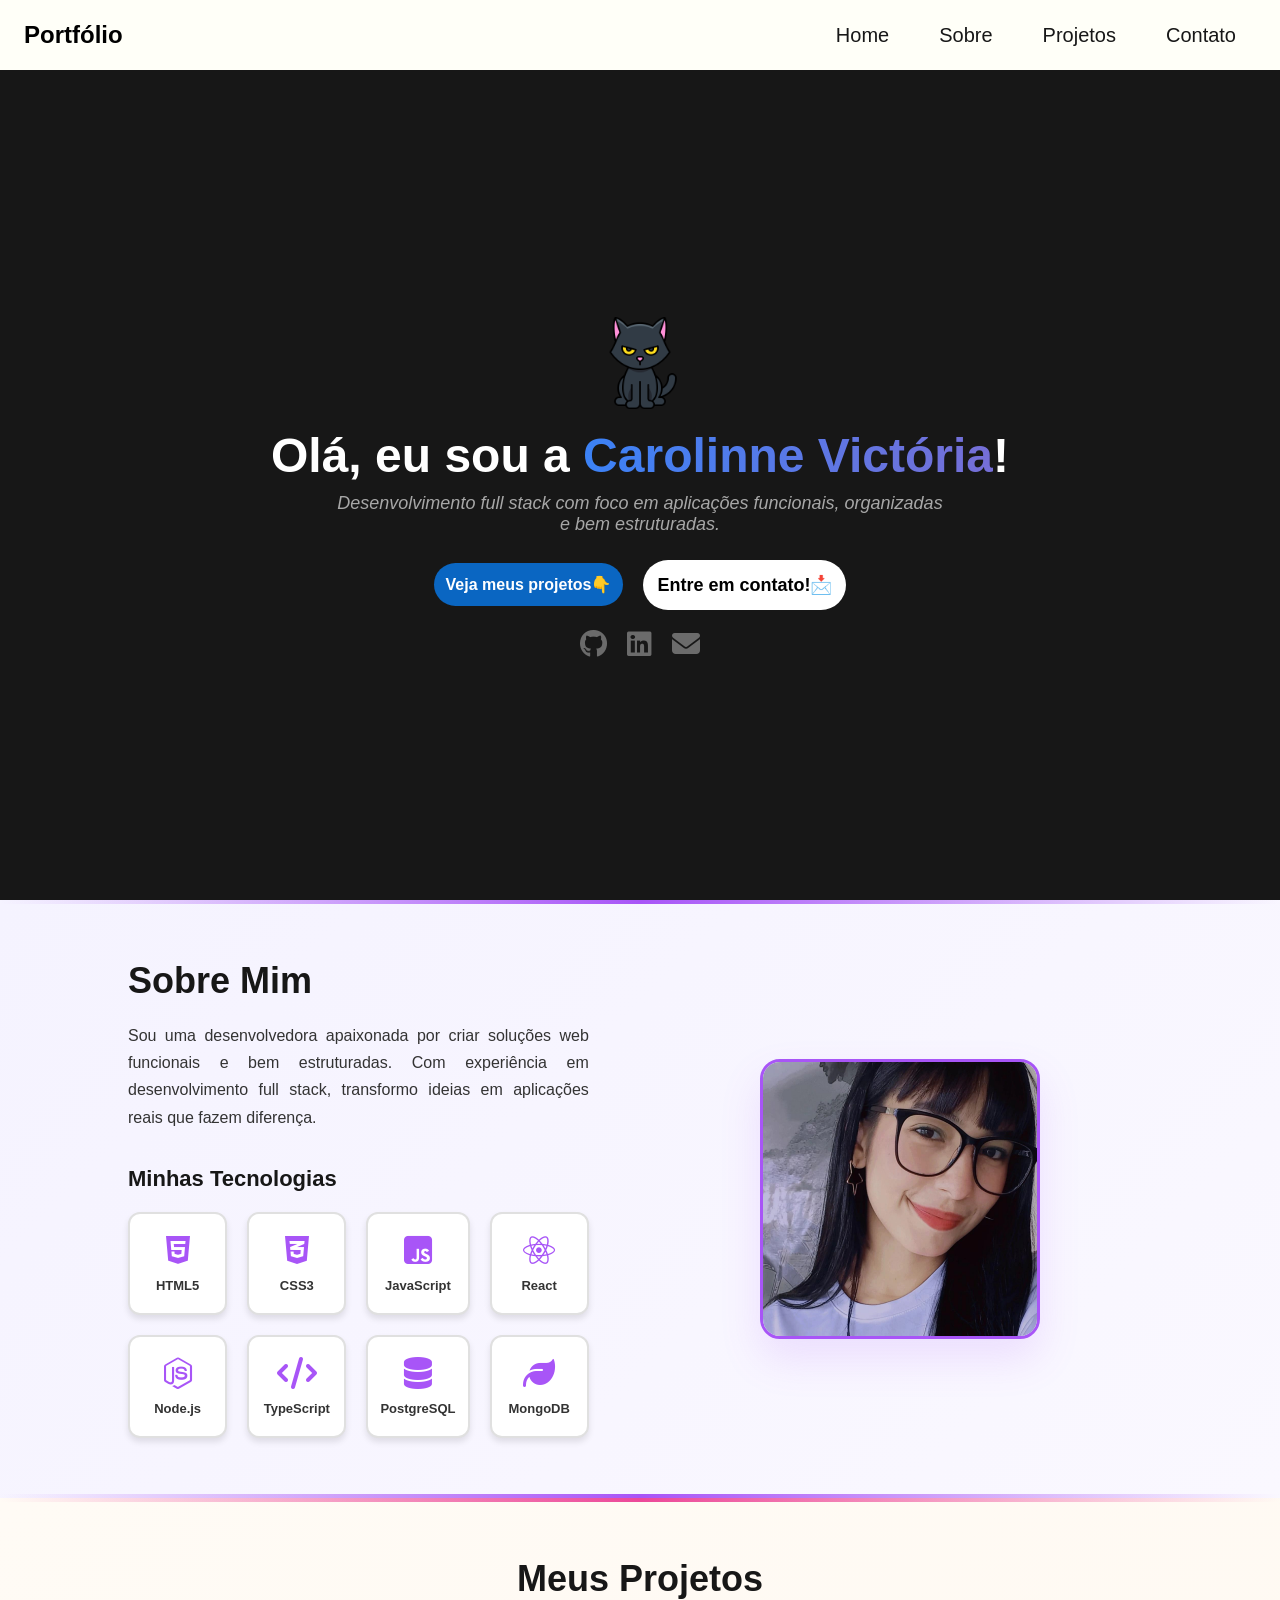
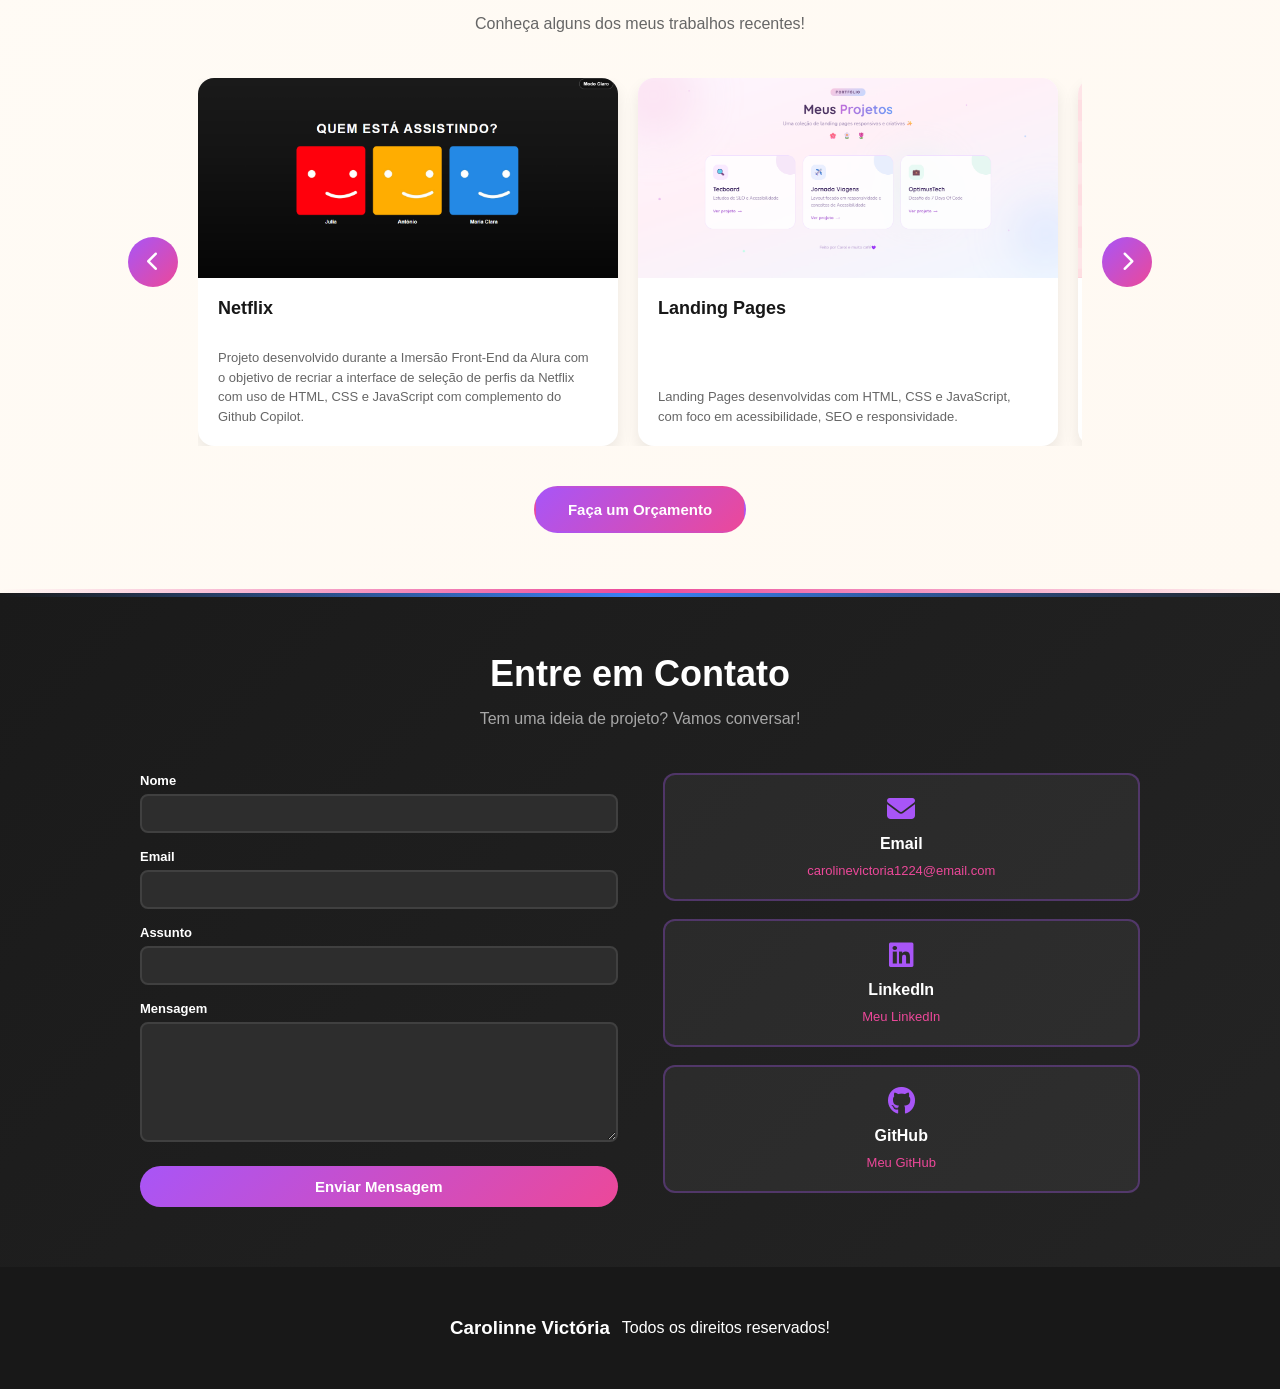
==== index.html @ aeb8718f "Atualizações de Portfolio" ====
<!DOCTYPE html>
<html lang="pt-br">

<head>
    <meta charset="UTF-8">
    <meta name="viewport" content="width=device-width, initial-scale=1.0">
    <link rel="icon" type="image/x-icon" href="favicon.png">
    <title>Carolinne Victória</title>
    <link rel="stylesheet" href="estilo.css">
    <link rel="stylesheet" href="https://cdnjs.cloudflare.com/ajax/libs/font-awesome/6.5.0/css/all.min.css">

</head>

<body>
    <!-- Inicio do Header-->
    <nav class="nav">
        <h1>Portfólio</h1>
        <ul class="nav-list">
            <li>
                <a href="#home">Home</a>
            </li>
            <li>
                <a href="#about">Sobre</a>
            </li>
            <li>
                <a href="#projects">Projetos</a>
            </li>
            <li>
                <a href="#contact">Contato</a>
            </li>
        </ul>
    </nav>
    <!-- Inicio do Main -->
    <section class="main" id="home">
        <div>
            <div class="pet">
                <img id="cat" src="images/black-cat.png" alt="bichinho fofo">
            </div>
            <h1>
                Olá, eu sou a <span class="nome">Carolinne Victória</span>!
            </h1>
            <p>Desenvolvimento full stack com foco em aplicações funcionais, organizadas <br>e bem estruturadas.</p>
            <a href="#projects">
                <button class="call-to-action">
                    Veja meus projetos👇
                </button>
                <button class="call-to-action-two">
                    Entre em contato!📩
                </button>
            </a>
        </div>

        <div class="social-icons">
            <a href="https://github.com/carolinneVictoria" target="_blank">
                <i class="fab fa-github"></i>
            </a>

            <a href="https://www.linkedin.com/in/carolinne-victória-5b79a3236/" target="_blank">
                <i class="fab fa-linkedin"></i>
            </a>

            <a href="mailto:carolinevictoria1224@email.com">
                <i class="fas fa-envelope"></i>
            </a>
        </div>
    </section>

    <!-- Area Sobre -->
    <section class="about" id="about">
        <div class="about-content">
            <h2>Sobre Mim</h2>
            <p class="intro-text">
                Sou uma desenvolvedora apaixonada por criar soluções web funcionais e bem estruturadas. Com experiência
                em desenvolvimento full stack, transformo ideias em aplicações reais que fazem diferença.
            </p>

            <h3 class="skills-title">Minhas Tecnologias</h3>
            <div class="skills-container">
                <div class="skill-card">
                    <i class="fab fa-html5"></i>
                    <h4>HTML5</h4>
                </div>
                <div class="skill-card">
                    <i class="fab fa-css3-alt"></i>
                    <h4>CSS3</h4>
                </div>
                <div class="skill-card">
                    <i class="fab fa-js-square"></i>
                    <h4>JavaScript</h4>
                </div>
                <div class="skill-card">
                    <i class="fab fa-react"></i>
                    <h4>React</h4>
                </div>
                <div class="skill-card">
                    <i class="fab fa-node-js"></i>
                    <h4>Node.js</h4>
                </div>
                <div class="skill-card">
                    <i class="fas fa-code"></i>
                    <h4>TypeScript</h4>
                </div>

                <div class="skill-card">
                    <i class="fas fa-database"></i>
                    <h4>PostgreSQL</h4>
                </div>

                <div class="skill-card">
                    <i class="fas fa-leaf"></i>
                    <h4>MongoDB</h4>
                </div>
            </div>
        </div>
        <div class="about-image">
            <img src="images/profile.jpeg" alt="foto de menina sorrindo">
        </div>
    </section>

    <!-- Projetos -->
    <section class="projects" id="projects">
        <div class="projects-header">
            <h2>Meus Projetos</h2>
            <p>Conheça alguns dos meus trabalhos recentes!</p>
        </div>

        <div class="carousel-container">
            <button class="carousel-btn prev" onclick="moveCarousel(-1)">
                <i class="fas fa-chevron-left"></i>
            </button>

            <div class="projects-carousel">
                <div class="project-card">
                    <div class="project-image">
                        <img src="images/netflix.png" alt="Projeto 5">
                        <div class="project-overlay">
                            <a href="https://github.com/carolinneVictoria/imersao-frontend-netflix"
                                class="project-link">Ver Projeto</a>
                        </div>
                    </div>
                    <div class="project-info">
                        <h3>Netflix</h3>
                        <p>Projeto desenvolvido durante a Imersão Front-End da Alura com o objetivo de recriar a
                            interface de seleção de perfis da Netflix com uso de HTML, CSS e JavaScript com complemento
                            do Github Copilot.</p>
                    </div>
                </div>

                <div class="project-card">
                    <div class="project-image">
                        <img src="images/landingPage.png" alt="Projeto 5">
                        <div class="project-overlay">
                            <a href="https://carolinnevictoria.github.io/landing-pages" class="project-link">Ver
                                Projeto</a>
                        </div>
                    </div>
                    <div class="project-info">
                        <h3>Landing Pages</h3>
                        <p>Landing Pages desenvolvidas com HTML, CSS e JavaScript, com foco em acessibilidade, SEO e
                            responsividade.</p>
                    </div>
                </div>

                <div class="project-card">
                    <div class="project-image">
                        <img src="images/pomodoro.png" alt="Projeto 1">
                        <div class="project-overlay">
                            <a href="https://react-pomodoro-todo-q512.vercel.app" class="project-link">Ver Projeto</a>
                        </div>
                    </div>
                    <div class="project-info">
                        <h3>Pomodoro To Do</h3>
                        <p>Aplicação de produtividade desenvolvida com React, TypeScript e Vite que integra um
                            cronômetro baseado no Método Pomodoro com uma lista de tarefas, permitindo organizar
                            atividades, gerenciar ciclos de foco e manter os dados salvos no navegador por meio do
                            LocalStorage.</p>
                    </div>
                </div>

                <div class="project-card">
                    <div class="project-image">
                        <img src="images/sistemaespecialista.png" alt="Projeto 3">
                        <div class="project-overlay">
                            <a href="https://github.com/carolinneVictoria/Sistema_Especialista" class="project-link">Ver
                                Projeto</a>
                        </div>
                    </div>
                    <div class="project-info">
                        <h3>Sistema Especialista</h3>
                        <p>Este projeto consiste no desenvolvimento de um sistema especialista com PyMc baseado em redes
                            bayesianas para apoiar a tomada de decisão na aplicação de fungicidas na cultura da soja com
                            uso de Python e Flask.</p>
                    </div>
                </div>

                <div class="project-card">
                    <div class="project-image">
                        <img src="images/calculadora.png" alt="Projeto 2">
                        <div class="project-overlay">
                            <a href="https://github.com/carolinneVictoria/imc-calculator" class="project-link">Ver
                                Projeto</a>
                        </div>
                    </div>
                    <div class="project-info">
                        <h3>Calculadora de IMC</h3>
                        <p>Este projeto foi desenvolvido utilizando HTML, CSS e JavaScript. A aplicação permite calcular
                            o Índice de Massa Corporal (IMC) a partir da altura e peso informados pelo usuário.</p>
                    </div>
                </div>

                <div class="project-card">
                    <div class="project-image">
                        <img src="images/gestao.png" alt="Projeto 4">
                        <div class="project-overlay">
                            <a href="https://github.com/carolinneVictoria/Projeto_Extensao" class="project-link">Ver
                                Projeto</a>
                        </div>
                    </div>
                    <div class="project-info">
                        <h3>Sistema de Gestão Bicicletaria</h3>
                        <p>O projeto consiste no desenvolvimento de um sistema web para gestão de uma bicicletaria, com
                            o objetivo de facilitar o controle das principais operações do negócio. A aplicação é
                            construída em PHP, utilizando o padrão de arquitetura MVC.</p>
                    </div>
                </div>

            </div>

            <button class="carousel-btn next" onclick="moveCarousel(1)">
                <i class="fas fa-chevron-right"></i>
            </button>
        </div>

        <a href="mailto:carolinevictoria1224@email.com" class="cta-button">Faça um Orçamento</a>
    </section>

    <!-- Contato -->
    <section class="contact" id="contact">
        <div class="contact-header">
            <h2>Entre em Contato</h2>
            <p>Tem uma ideia de projeto? Vamos conversar!</p>
        </div>

        <div class="contact-container">
            <form class="contact-form" action="https://formspree.io/f/YOUR_FORM_ID" method="POST">
                <div class="form-group">
                    <label for="name">Nome</label>
                    <input type="text" id="name" name="name" required>
                </div>

                <div class="form-group">
                    <label for="email">Email</label>
                    <input type="email" id="email" name="email" required>
                </div>

                <div class="form-group">
                    <label for="subject">Assunto</label>
                    <input type="text" id="subject" name="subject" required>
                </div>

                <div class="form-group">
                    <label for="message">Mensagem</label>
                    <textarea id="message" name="message" rows="6" required></textarea>
                </div>

                <button type="submit" class="submit-btn">Enviar Mensagem</button>
            </form>

            <div class="contact-info">
                <div class="info-card">
                    <i class="fas fa-envelope"></i>
                    <h3>Email</h3>
                    <p><a href="mailto:carolinevictoria1224@email.com">carolinevictoria1224@email.com</a></p>
                </div>

                <div class="info-card">
                    <i class="fab fa-linkedin"></i>
                    <h3>LinkedIn</h3>
                    <p><a href="https://www.linkedin.com/in/carolinne-victória-5b79a3236/" target="_blank">Meu
                            LinkedIn</a></p>
                </div>

                <div class="info-card">
                    <i class="fab fa-github"></i>
                    <h3>GitHub</h3>
                    <p><a href="https://github.com/carolinneVictoria" target="_blank">Meu GitHub</a></p>
                </div>
            </div>
        </div>
    </section>

    <!-- Area do Rodape -->
    <footer>
        <h3>
            <a href="#">Carolinne Victória</a>
        </h3>
        <p>Todos os direitos reservados!</p>
    </footer>

    <script src="script.js"></script>
</body>

</html>
---- estilo.css ----
*{
    margin: 0;
    outline: 0;
    padding: 0;
    box-sizing: border-box;
}

body{
    font-family: 'Segoe UI', Tahoma, Geneva, Verdana, sans-serif;
}
html{
    scroll-behavior: smooth;
}
/*Header*/
.nav{
    background-color: #fffff8;
    height: 70px;
    width: 100%;
    display: flex;
    justify-content: space-between;
    align-items: center;
    padding: 0 24px;
    position: sticky;
    top:0;
    z-index: 9;
}
.nav h1{
    font-size: 24px;
}
.nav-list{
    display: flex;
    align-items: center;
    list-style: none;
    gap: 10px
}
.nav-list a{
    text-decoration: none;
    color: #171717;
    font-size: 20px;
    padding: 20px;
    transition: 0.5s;
}
.nav-list a:hover{
    font-weight: bold;
    transform: scale(1.1);
}
/* Main */
.main{
    width: 100%;
    background-color: #171717;
    height: calc(100vh - 70px);
    display: flex;
    flex-direction: column;
    align-items: center;
    justify-content: center;
    padding: 0;
}
.pet {
    margin-bottom: 15px;
    display: flex;
    justify-content: center;
}

.pet img {
    width: 100px;
    cursor: pointer;
    transition: transform 0.3s ease;
}

.pet img:hover {
    transform: scale(1.2) rotate(5deg);
}

.pet img {
    animation: float 3s ease-in-out infinite;
}

@keyframes float {
    0% { transform: translateY(0px); }
    50% { transform: translateY(-10px); }
    100% { transform: translateY(0px); }
}
.main h1{
    color: #ffffff;
    font-size: 48px;    
}
.nome {
    background: linear-gradient(270deg, #a855f7, #ec4899, #3b82f6);
    background-size: 600% 600%;
    -webkit-background-clip: text;
    -webkit-text-fill-color: transparent;
    animation: gradientMove 6s ease infinite;
}

@keyframes gradientMove {
    0% { background-position: 0% 50%; }
    50% { background-position: 100% 50%; }
    100% { background-position: 0% 50%; }
}
.main p{
    font-size: 18px;
    font-style: italic;
    color: #a7a7a7;
    margin-top: 10px;
    margin-bottom: 25px;
    text-align: center;
}
.call-to-action{
    cursor: pointer;
    background-color: #0a66c2;
    color: white;
    border: 0;
    padding: 12px;
    border-radius: 50px;
    font-size: 16px;
    font-weight: bold;
    transition: 0.9s;
}
.call-to-action-two{
    cursor: pointer;
    background-color: #ffffff;
    border: 0;
    padding: 14px;
    border-radius: 50px;
    font-size: 18px;
    font-weight: bold;
    transition: 0.9s;
}
.call-to-action:hover{
    transform: scale(1.1);
}
.call-to-action-two:hover{
    transform: scale(1.1);
}
.main a{
    text-decoration: none;
    color: #181818;
    display: flex;
    align-items: center;
    justify-content: center;
    gap: 20px;
}
.social-icons {
    margin-top: 20px;
    display: flex;
    gap: 20px;
}

.social-icons a {
    font-size: 28px;
    color: #6b6b6b;
    transition: all 0.3s ease;
}

.social-icons a:hover {
    color: #a855f7;
    transform: translateY(-5px) scale(1.1);
}

.social-icons a:nth-child(1):hover {
    color: #000;
}

.social-icons a:nth-child(2):hover {
    color: #0a66c2;
}

.social-icons a:nth-child(3):hover {
    color: #ff4d4d;
}
/*About*/
.about{
    background: linear-gradient(135deg, #f5f3ff 0%, #faf8ff 100%);
    width: 100%;
    padding-left: 10%;
    padding-right: 10%;
    padding-top: 60px;
    padding-bottom: 60px;
    display: flex;
    align-items: center;
    justify-content: space-between;
    gap: 60px;
    position: relative;
}

.about::before{
    content: '';
    position: absolute;
    top: 0;
    left: 0;
    right: 0;
    height: 4px;
    background: linear-gradient(90deg, transparent, #a855f7, transparent);
}

.about::after{
    content: '';
    position: absolute;
    bottom: 0;
    left: 0;
    right: 0;
    height: 4px;
    background: linear-gradient(90deg, transparent, #a855f7, transparent);
}

.about-content{
    max-width: 50%;
    flex: 1;
}

.about-content h2{
    font-size: 36px;
    margin-bottom: 20px;
    color: #171717;
}

.intro-text{
    font-size: 16px;
    line-height: 1.7;
    color: #333;
    margin-bottom: 35px;
    text-align: justify;
}

.skills-title{
    font-size: 22px;
    color: #171717;
    margin-bottom: 20px;
    font-weight: 600;
}

.skills-container{
    display: grid;
    grid-template-columns: repeat(3, 1fr);
    gap: 20px;
}

.skill-card{
    background-color: #fff;
    border: 2px solid #e0e0e0;
    border-radius: 12px;
    padding: 20px 12px;
    text-align: center;
    transition: all 0.3s ease;
    cursor: pointer;
    box-shadow: 0 4px 6px rgba(0, 0, 0, 0.1);
}

.skill-card:hover{
    border-color: #a855f7;
    box-shadow: 0 12px 20px rgba(168, 85, 247, 0.2);
    transform: translateY(-8px) scale(1.05);
}

.skill-card i{
    font-size: 32px;
    color: #a855f7;
    margin-bottom: 12px;
    display: block;
}

.skill-card h4{
    font-size: 13px;
    color: #333;
    font-weight: 600;
    margin: 0;
}

.about-image{
    flex: 1;
    display: flex;
    justify-content: center;
    align-items: center;
}

.about-image img{
    max-width: 100%;
    width: 280px;
    height: 280px;
    object-fit: cover;
    border-radius: 20px;
    box-shadow: 0 20px 40px rgba(168, 85, 247, 0.15);
    border: 3px solid #a855f7;
    transition: all 0.4s ease;
}

.about-image img:hover{
    transform: scale(1.05);
    box-shadow: 0 30px 60px rgba(168, 85, 247, 0.25);
}
/*Projetos*/
.projects{
    width: 100%;
    display: flex;
    flex-direction: column;
    align-items: center;
    justify-content: center;
    padding: 60px 10%;
    background: linear-gradient(135deg, #fffbf5 0%, #fff9f2 100%);
    position: relative;
}

.projects::before{
    content: '';
    position: absolute;
    top: 0;
    left: 0;
    right: 0;
    height: 4px;
    background: linear-gradient(90deg, transparent, #ec4899, transparent);
}

.projects::after{
    content: '';
    position: absolute;
    bottom: 0;
    left: 0;
    right: 0;
    height: 4px;
    background: linear-gradient(90deg, transparent, #ec4899, transparent);
}

.projects-header{
    text-align: center;
    margin-bottom: 45px;
}

.projects-header h2{
    font-size: 36px;
    margin-bottom: 15px;
    color: #171717;
    font-weight: 600;
}

.projects-header p{
    font-size: 16px;
    color: #666;
    margin: 0;
}

.carousel-container{
    width: 100%;
    display: flex;
    align-items: center;
    justify-content: center;
    gap: 20px;
    margin-bottom: 40px;
    position: relative;
}

.projects-carousel{
    display: flex;
    width: 100%;
    max-width: 900px;
    overflow: hidden;
    gap: 20px;
    scroll-behavior: smooth;
}

.project-card{
    background: #fff;
    border-radius: 16px;
    overflow: hidden;
    box-shadow: 0 8px 16px rgba(0, 0, 0, 0.08);
    transition: all 0.4s ease;
    cursor: pointer;
    display: flex;
    flex-direction: column;
    flex-shrink: 0;
    width: 100%;
    max-width: 420px;
}

.project-card:hover{
    transform: translateY(-12px);
    box-shadow: 0 20px 40px rgba(168, 85, 247, 0.15);
}

.project-image{
    position: relative;
    overflow: hidden;
    height: 200px;
}

.project-image img{
    width: 100%;
    height: 100%;
    object-fit: cover;
    transition: transform 0.4s ease;
}

.project-card:hover .project-image img{
    transform: scale(1.1);
}

.project-overlay{
    position: absolute;
    top: 0;
    left: 0;
    width: 100%;
    height: 100%;
    background: rgba(168, 85, 247, 0.85);
    display: flex;
    align-items: center;
    justify-content: center;
    opacity: 0;
    transition: opacity 0.4s ease;
}

.project-card:hover .project-overlay{
    opacity: 1;
}

.project-link{
    color: #fff;
    text-decoration: none;
    font-size: 16px;
    font-weight: 600;
    padding: 12px 30px;
    border: 2px solid #fff;
    border-radius: 50px;
    transition: all 0.3s ease;
}

.project-link:hover{
    background-color: #fff;
    color: #a855f7;
}

.project-info{
    padding: 20px;
    flex: 1;
    display: flex;
    flex-direction: column;
    justify-content: space-between;
}

.project-info h3{
    font-size: 18px;
    color: #171717;
    margin-bottom: 10px;
    margin-top: 0;
}

.project-info p{
    font-size: 13px;
    color: #666;
    line-height: 1.5;
    margin: 0;
}

.carousel-btn{
    background: linear-gradient(135deg, #a855f7, #ec4899);
    color: #fff;
    border: none;
    width: 50px;
    height: 50px;
    border-radius: 50%;
    cursor: pointer;
    font-size: 20px;
    display: flex;
    align-items: center;
    justify-content: center;
    transition: all 0.3s ease;
    flex-shrink: 0;
}

.carousel-btn:hover{
    transform: scale(1.1);
    box-shadow: 0 8px 20px rgba(168, 85, 247, 0.3);
}

.carousel-btn:active{
    transform: scale(0.95);
}

.cta-button{
    background: linear-gradient(135deg, #a855f7, #ec4899);
    color: #fff;
    padding: 13px 32px;
    border-radius: 50px;
    text-decoration: none;
    font-size: 15px;
    font-weight: 600;
    transition: all 0.3s ease;
    display: inline-block;
    border: 2px solid transparent;
}

.cta-button:hover{
    transform: scale(1.05);
    box-shadow: 0 10px 25px rgba(168, 85, 247, 0.3);
}
/*Contato*/
.contact{
    width: 100%;
    padding: 60px 10%;
    background: linear-gradient(135deg, #1a1a1a 0%, #242424 100%);
    display: flex;
    flex-direction: column;
    align-items: center;
    position: relative;
}

.contact::before{
    content: '';
    position: absolute;
    top: 0;
    left: 0;
    right: 0;
    height: 4px;
    background: linear-gradient(90deg, transparent, #3b82f6, transparent);
}

.contact-header{
    text-align: center;
    margin-bottom: 45px;
    color: #fff;
}

.contact-header h2{
    font-size: 36px;
    margin-bottom: 15px;
    color: #fff;
    font-weight: 600;
}

.contact-header p{
    font-size: 16px;
    color: #a7a7a7;
    margin: 0;
}

.contact-container{
    display: grid;
    grid-template-columns: 1fr 1fr;
    gap: 45px;
    width: 100%;
    max-width: 1000px;
    align-items: start;
}

.contact-form{
    display: flex;
    flex-direction: column;
    gap: 16px;
}

.form-group{
    display: flex;
    flex-direction: column;
    gap: 6px;
}

.form-group label{
    color: #fff;
    font-size: 13px;
    font-weight: 600;
}

.form-group input,
.form-group textarea{
    padding: 10px 12px;
    border: 2px solid #404040;
    border-radius: 8px;
    background-color: #2d2d2d;
    color: #fff;
    font-size: 13px;
    font-family: inherit;
    transition: all 0.3s ease;
}

.form-group input:focus,
.form-group textarea:focus{
    outline: none;
    border-color: #a855f7;
    box-shadow: 0 0 10px rgba(168, 85, 247, 0.2);
}

.form-group textarea{
    resize: vertical;
    min-height: 120px;
}

.submit-btn{
    background: linear-gradient(135deg, #a855f7, #ec4899);
    color: #fff;
    border: none;
    padding: 12px 25px;
    border-radius: 50px;
    font-size: 15px;
    font-weight: 600;
    cursor: pointer;
    transition: all 0.3s ease;
    margin-top: 8px;
}

.submit-btn:hover{
    transform: scale(1.05);
    box-shadow: 0 10px 25px rgba(168, 85, 247, 0.3);
}

.submit-btn:active{
    transform: scale(0.98);
}

.contact-info{
    display: flex;
    flex-direction: column;
    gap: 18px;
}

.info-card{
    background: rgba(255, 255, 255, 0.05);
    border: 2px solid rgba(168, 85, 247, 0.3);
    border-radius: 12px;
    padding: 20px;
    text-align: center;
    transition: all 0.3s ease;
}

.info-card:hover{
    border-color: #a855f7;
    background: rgba(168, 85, 247, 0.1);
    transform: translateY(-5px);
}

.info-card i{
    font-size: 28px;
    color: #a855f7;
    margin-bottom: 12px;
    display: block;
}

.info-card h3{
    color: #fff;
    font-size: 16px;
    margin-bottom: 8px;
    margin-top: 0;
}

.info-card p{
    margin: 0;
}

.info-card a{
    color: #ec4899;
    text-decoration: none;
    transition: all 0.3s ease;
    font-size: 13px;
}

.info-card a:hover{
    color: #a855f7;
    text-decoration: underline;
}

@media (max-width: 768px){
    .contact-container{
        grid-template-columns: 1fr;
        gap: 40px;
    }
    
    .contact-header h2{
        font-size: 32px;
    }
}
/*Footer*/
footer{
    width: 100%;
    background-color: #181818;
    padding: 50px 0;
    color: #FFFFFF;
    display: flex;
    justify-content: center;
    align-items: center;
}
footer a{
    text-decoration: none;
    color: #FFFFFF;
}
footer p{
    margin-left: 12px;
}

/* Responsividade - Tablets (768px) */
@media (max-width: 768px){
    .nav{
        height: 60px;
        padding: 0 16px;
    }

    .nav h1{
        font-size: 20px;
    }

    .nav-list a{
        font-size: 16px;
        padding: 15px;
    }

    .main{
        height: calc(100vh - 60px);
        padding: 0;
    }

    .main h1{
        font-size: 36px;
    }

    .main p{
        font-size: 15px;
        margin-bottom: 20px;
    }

    .about{
        flex-direction: column;
        padding-left: 5%;
        padding-right: 5%;
        padding-top: 45px;
        padding-bottom: 45px;
        gap: 40px;
    }

    .about-content{
        max-width: 100%;
    }

    .about-content h2{
        font-size: 28px;
    }

    .intro-text{
        font-size: 14px;
    }

    .skills-container{
        grid-template-columns: repeat(2, 1fr);
        gap: 15px;
    }

    .skill-card{
        padding: 16px 10px;
    }

    .skill-card i{
        font-size: 28px;
    }

    .about-image img{
        width: 240px;
        height: 240px;
    }

    .projects{
        padding: 45px 5%;
    }

    .projects-header h2{
        font-size: 28px;
    }

    .projects-header p{
        font-size: 14px;
    }

    .carousel-container{
        gap: 15px;
    }

    .carousel-btn{
        width: 40px;
        height: 40px;
        font-size: 16px;
    }

    .project-card{
        max-width: 350px;
    }

    .project-image{
        height: 180px;
    }

    .project-info h3{
        font-size: 16px;
    }

    .project-info p{
        font-size: 12px;
        line-height: 1.4;
    }

    .contact{
        padding: 45px 5%;
    }

    .contact-header h2{
        font-size: 28px;
    }

    .contact-header p{
        font-size: 14px;
    }

    .contact-container{
        grid-template-columns: 1fr;
        gap: 35px;
        max-width: 100%;
    }

    .form-group input,
    .form-group textarea{
        font-size: 12px;
        padding: 9px 10px;
    }

    .info-card{
        padding: 18px;
    }

    footer{
        padding: 40px 0;
    }

    footer h3{
        font-size: 18px;
        margin-bottom: 5px;
    }

    footer p{
        font-size: 12px;
        margin: 0;
    }
}

/* Responsividade - Celulares Pequenos (480px) */
@media (max-width: 480px){
    .nav{
        height: 55px;
        padding: 0 12px;
    }

    .nav h1{
        font-size: 18px;
    }

    .nav-list{
        gap: 5px;
    }

    .nav-list a{
        font-size: 13px;
        padding: 10px;
    }

    .main{
        height: calc(100vh - 55px);
        padding: 0;
    }

    .main h1{
        font-size: 28px;
        line-height: 1.2;
    }

    .main p{
        font-size: 13px;
        margin-bottom: 15px;
    }

    .pet img{
        width: 70px;
    }

    .call-to-action,
    .call-to-action-two{
        padding: 10px;
        font-size: 13px;
    }

    .about{
        padding-left: 3%;
        padding-right: 3%;
        padding-top: 35px;
        padding-bottom: 35px;
        gap: 25px;
    }

    .about-content h2{
        font-size: 22px;
    }

    .intro-text{
        font-size: 13px;
        margin-bottom: 25px;
    }

    .skills-title{
        font-size: 18px;
        margin-bottom: 15px;
    }

    .skills-container{
        grid-template-columns: repeat(2, 1fr);
        gap: 12px;
    }

    .skill-card{
        padding: 14px 8px;
    }

    .skill-card i{
        font-size: 24px;
        margin-bottom: 8px;
    }

    .skill-card h4{
        font-size: 12px;
    }

    .about-image img{
        width: 200px;
        height: 200px;
    }

    .projects{
        padding: 35px 3%;
    }

    .projects-header h2{
        font-size: 24px;
    }

    .projects-header p{
        font-size: 13px;
    }

    .carousel-container{
        gap: 10px;
    }

    .carousel-btn{
        width: 35px;
        height: 35px;
        font-size: 14px;
    }

    .project-card{
        max-width: 100%;
    }

    .project-image{
        height: 150px;
    }

    .project-info{
        padding: 15px;
    }

    .project-info h3{
        font-size: 15px;
        margin-bottom: 8px;
    }

    .project-info p{
        font-size: 11px;
        line-height: 1.3;
    }

    .project-link{
        font-size: 13px;
        padding: 10px 20px;
    }

    .cta-button{
        padding: 11px 24px;
        font-size: 13px;
    }

    .contact{
        padding: 35px 3%;
    }

    .contact-header h2{
        font-size: 24px;
    }

    .contact-header p{
        font-size: 13px;
    }

    .contact-container{
        gap: 25px;
    }

    .form-group{
        gap: 5px;
    }

    .form-group label{
        font-size: 12px;
    }

    .form-group input,
    .form-group textarea{
        font-size: 12px;
        padding: 8px 10px;
    }

    .form-group textarea{
        min-height: 100px;
    }

    .submit-btn{
        padding: 10px 20px;
        font-size: 13px;
    }

    .info-card{
        padding: 16px;
    }

    .info-card i{
        font-size: 24px;
        margin-bottom: 10px;
    }

    .info-card h3{
        font-size: 15px;
        margin-bottom: 6px;
    }

    .info-card a{
        font-size: 12px;
    }

    footer{
        padding: 30px 0;
    }

    footer h3{
        font-size: 16px;
        margin-bottom: 3px;
    }

    footer p{
        font-size: 11px;
    }
}

/* Responsividade - Desktop Grande (1200px+) */
@media (min-width: 1200px){
    .about-content{
        max-width: 45%;
    }

    .skills-container{
        grid-template-columns: repeat(4, 1fr);
    }
}
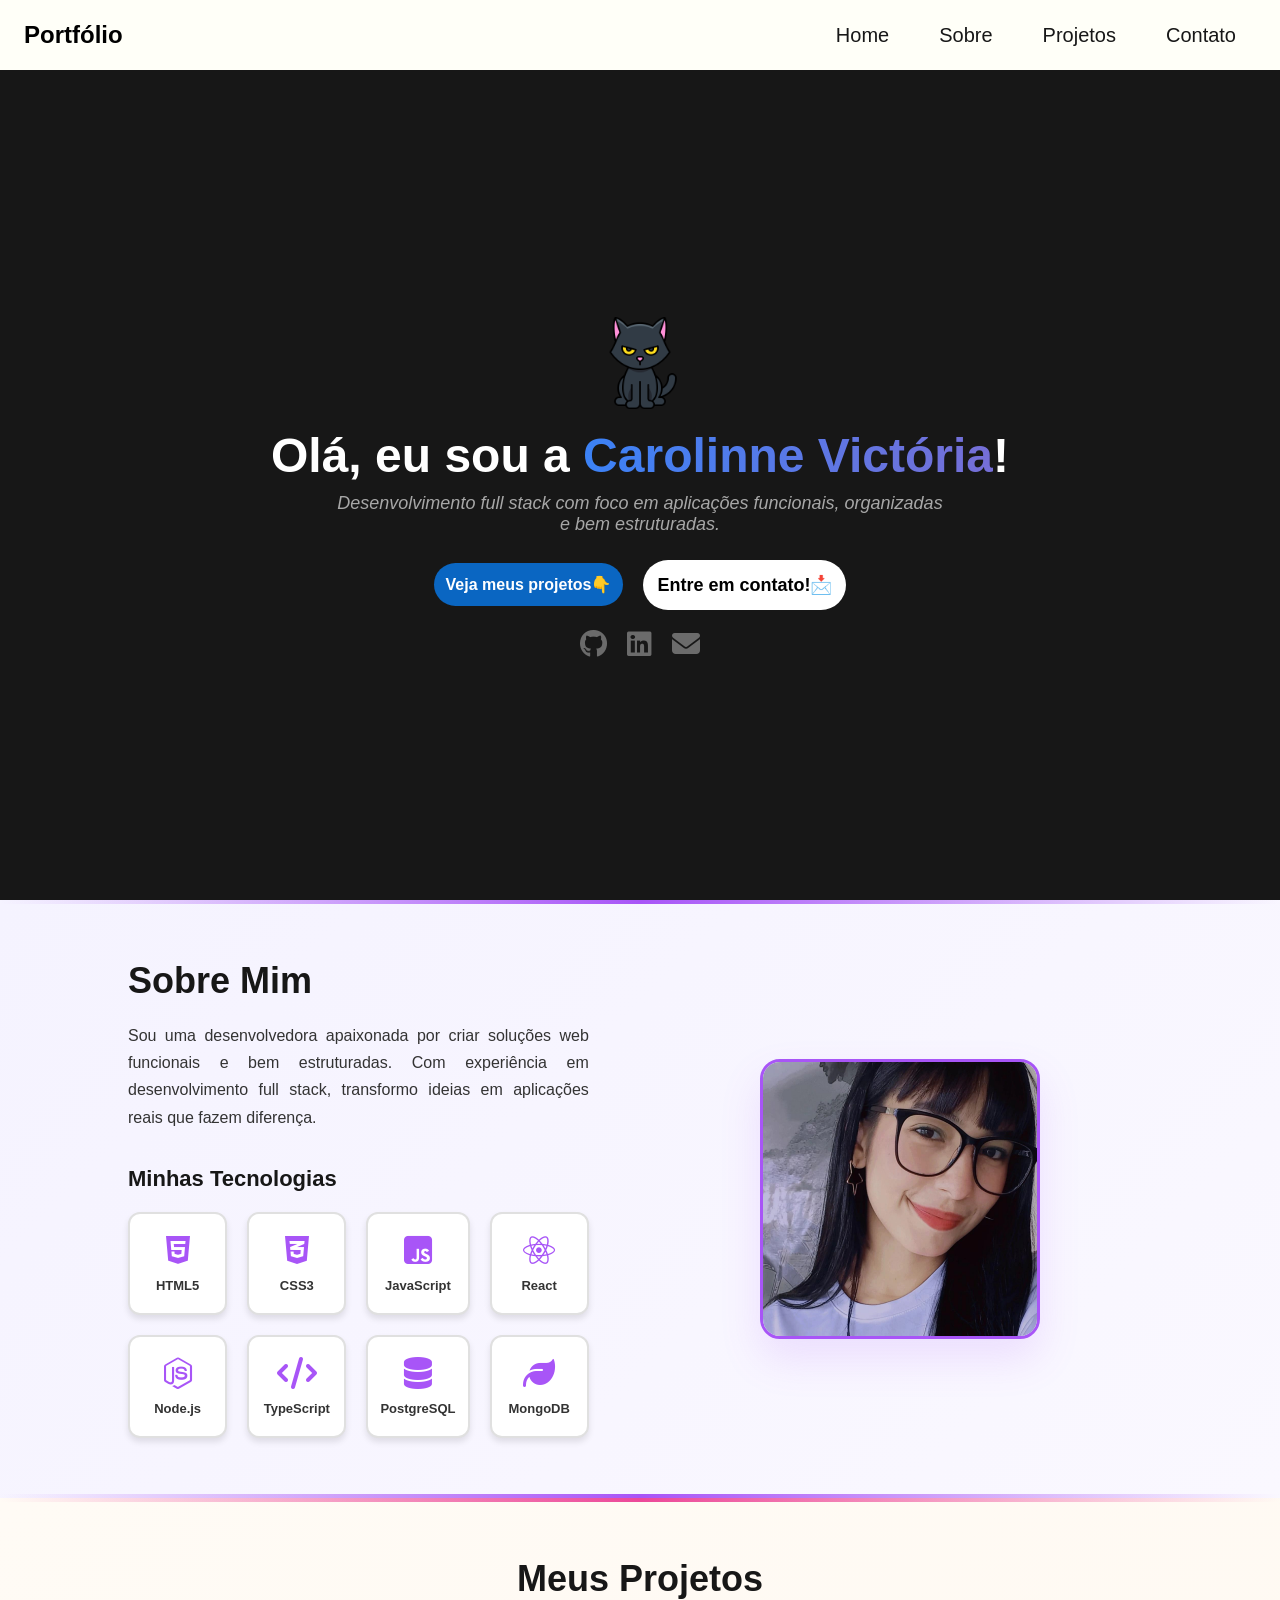
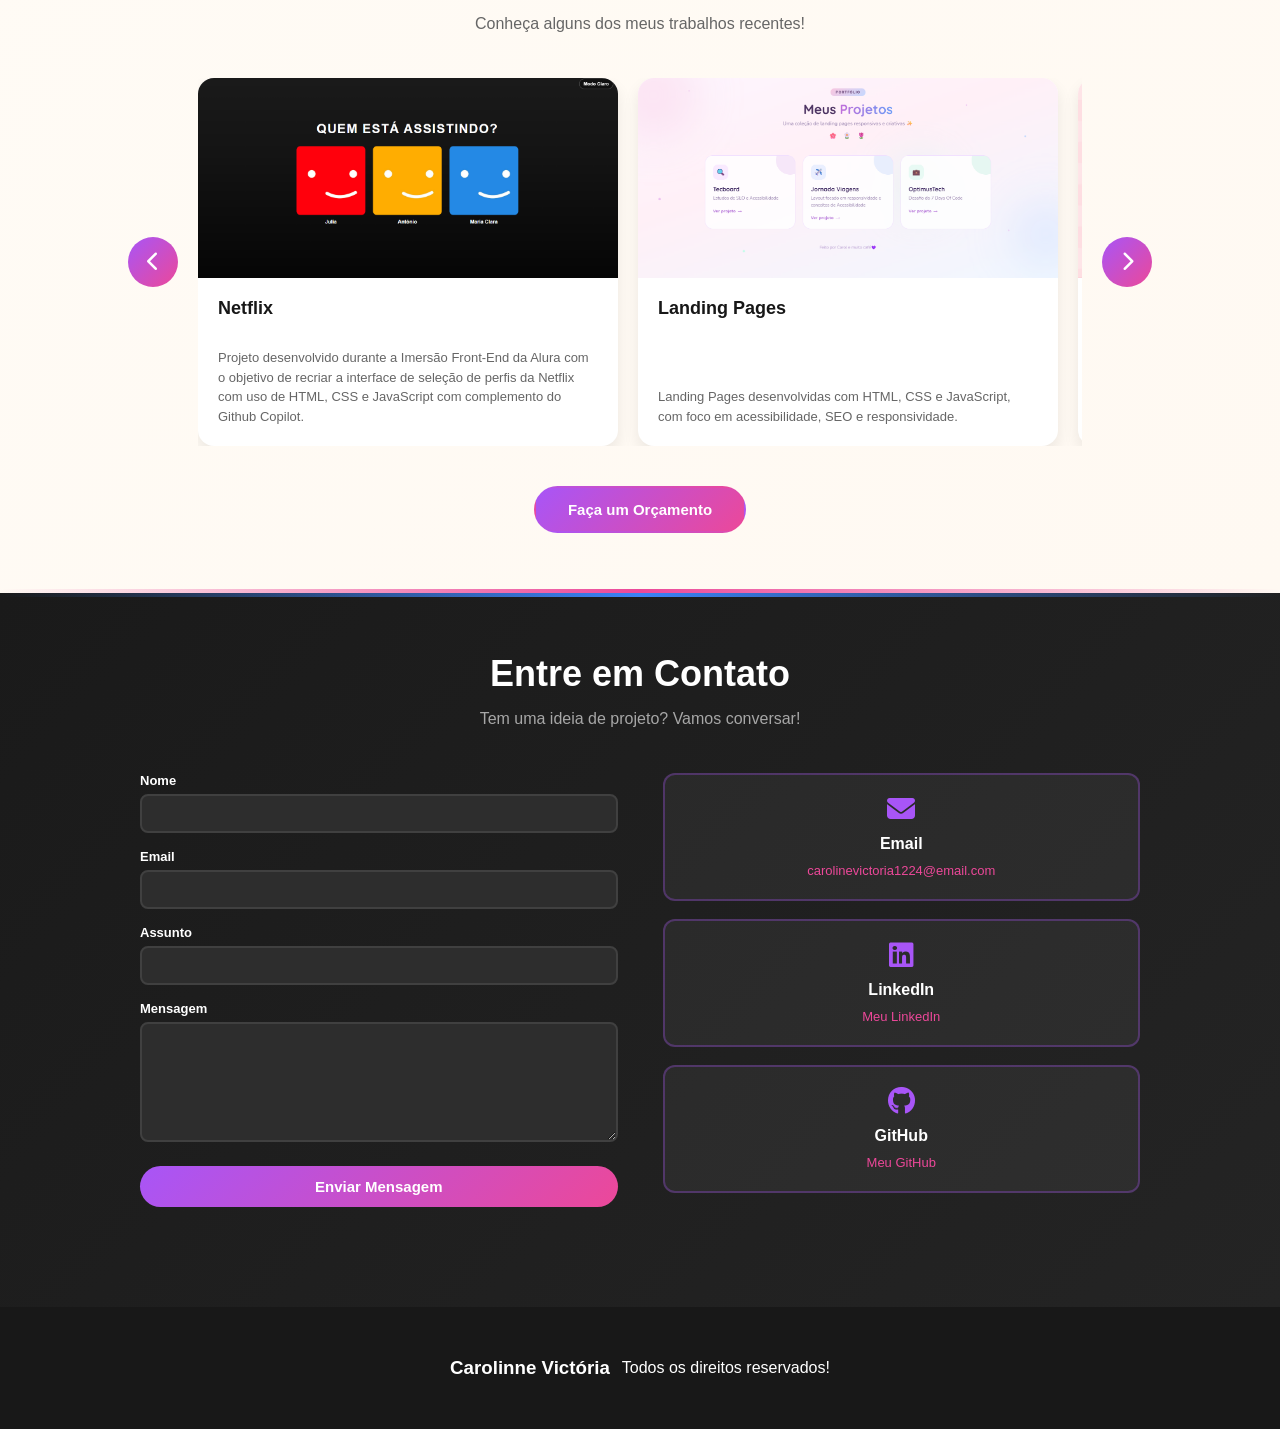
==== commit 745c17b5: "feat: update contact form to use FormSubmit with additional hidden fields and status message" ====
--- a/index.html
+++ b/index.html
@@ -242,7 +242,11 @@
         </div>
 
         <div class="contact-container">
-            <form class="contact-form" action="https://formspree.io/f/YOUR_FORM_ID" method="POST">
+            <form class="contact-form" id="contactForm" action="https://formsubmit.co/ajax/carolinevictoria1224@email.com" method="POST">
+                <input type="hidden" name="_captcha" value="false">
+                <input type="hidden" name="_subject" value="Nova mensagem do portfólio">
+                <input type="hidden" name="_template" value="table">
+
                 <div class="form-group">
                     <label for="name">Nome</label>
                     <input type="text" id="name" name="name" required>
@@ -264,6 +268,7 @@
                 </div>
 
                 <button type="submit" class="submit-btn">Enviar Mensagem</button>
+                <p class="form-status" role="status" aria-live="polite"></p>
             </form>
 
             <div class="contact-info">
--- a/estilo.css
+++ b/estilo.css
@@ -600,8 +600,33 @@
     box-shadow: 0 10px 25px rgba(168, 85, 247, 0.3);
 }
 
+.submit-btn:disabled{
+    opacity: 0.7;
+    cursor: not-allowed;
+    transform: none;
+}
+
 .submit-btn:active{
     transform: scale(0.98);
+}
+
+.form-status{
+    min-height: 20px;
+    font-size: 14px;
+    margin-top: 4px;
+    color: #a7a7a7;
+}
+
+.form-status.sending{
+    color: #fbbf24;
+}
+
+.form-status.success{
+    color: #4ade80;
+}
+
+.form-status.error{
+    color: #f87171;
 }
 
 .contact-info{
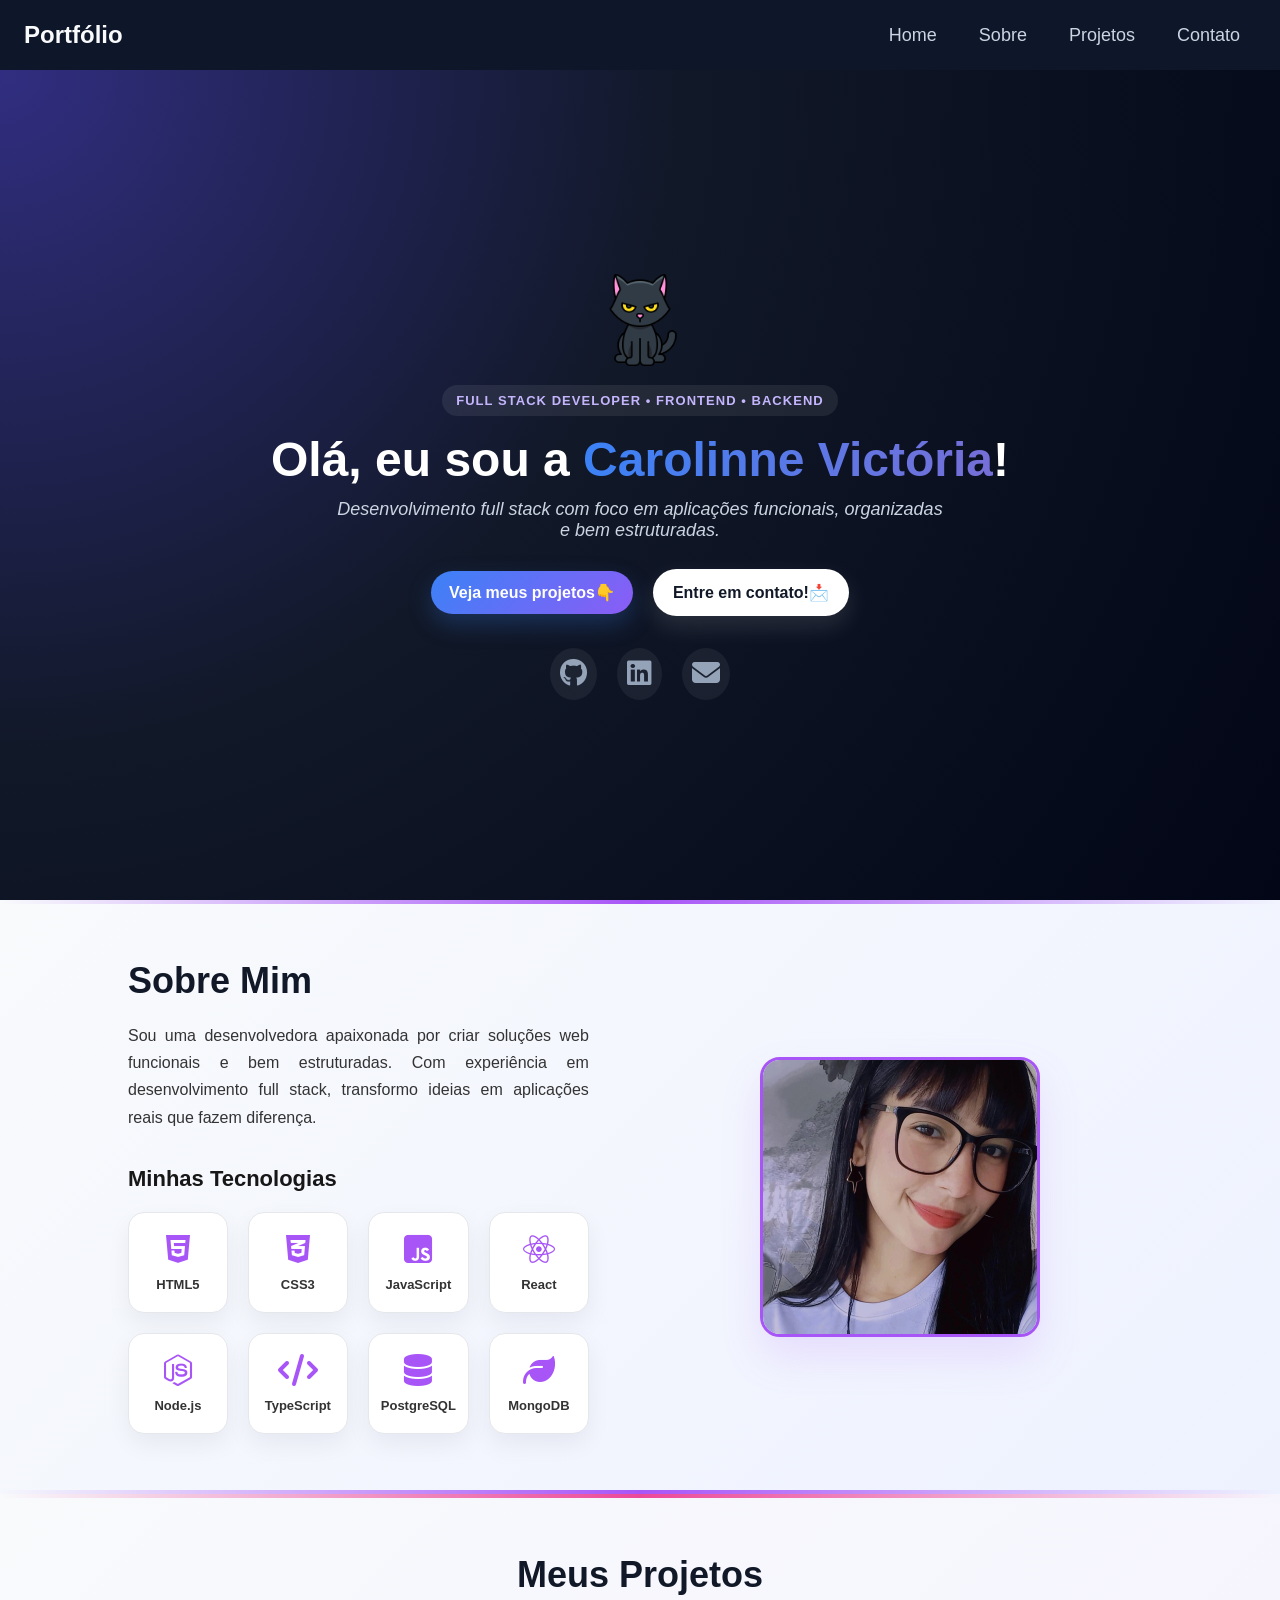
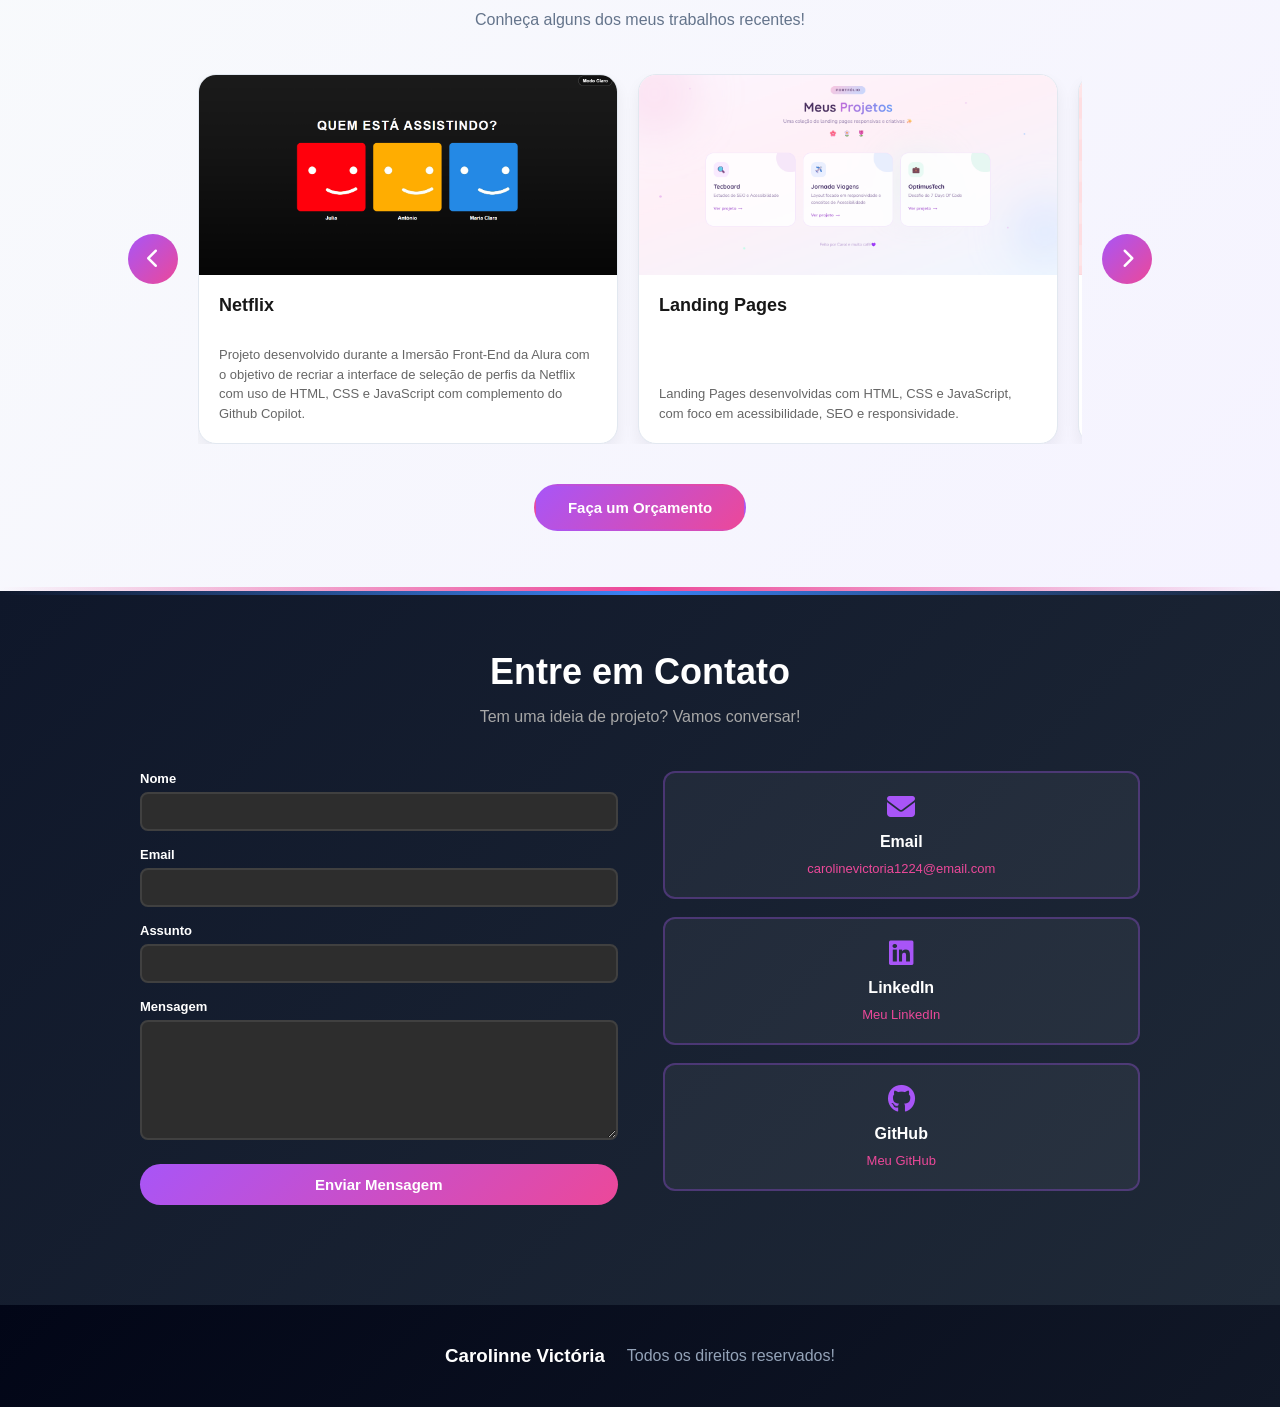
==== commit 2c1f9a69: "feat: update hero section and call-to-action links; improve navigation to contact section" ====
--- a/index.html
+++ b/index.html
@@ -36,18 +36,23 @@
             <div class="pet">
                 <img id="cat" src="images/black-cat.png" alt="bichinho fofo">
             </div>
+            <p class="hero-badge">Full Stack Developer • Frontend • Backend</p>
             <h1>
                 Olá, eu sou a <span class="nome">Carolinne Victória</span>!
             </h1>
-            <p>Desenvolvimento full stack com foco em aplicações funcionais, organizadas <br>e bem estruturadas.</p>
-            <a href="#projects">
-                <button class="call-to-action">
-                    Veja meus projetos👇
-                </button>
-                <button class="call-to-action-two">
-                    Entre em contato!📩
-                </button>
-            </a>
+            <p class="hero-subtitle">Desenvolvimento full stack com foco em aplicações funcionais, organizadas <br>e bem estruturadas.</p>
+            <div class="hero-actions">
+                <a href="#projects">
+                    <button type="button" class="call-to-action">
+                        Veja meus projetos👇
+                    </button>
+                </a>
+                <a href="#contact">
+                    <button type="button" class="call-to-action-two">
+                        Entre em contato!📩
+                    </button>
+                </a>
+            </div>
         </div>
 
         <div class="social-icons">
@@ -59,7 +64,7 @@
                 <i class="fab fa-linkedin"></i>
             </a>
 
-            <a href="mailto:carolinevictoria1224@email.com">
+            <a href="#contact">
                 <i class="fas fa-envelope"></i>
             </a>
         </div>
@@ -231,7 +236,7 @@
             </button>
         </div>
 
-        <a href="mailto:carolinevictoria1224@email.com" class="cta-button">Faça um Orçamento</a>
+        <a href="#contact" class="cta-button">Faça um Orçamento</a>
     </section>
 
     <!-- Contato -->
@@ -242,7 +247,7 @@
         </div>
 
         <div class="contact-container">
-            <form class="contact-form" id="contactForm" action="https://formsubmit.co/ajax/carolinevictoria1224@email.com" method="POST">
+            <form class="contact-form" id="contactForm" action="https://formsubmit.co/ajax/carolinevictoria1224@gmail.com" method="POST">
                 <input type="hidden" name="_captcha" value="false">
                 <input type="hidden" name="_subject" value="Nova mensagem do portfólio">
                 <input type="hidden" name="_template" value="table">
--- a/estilo.css
+++ b/estilo.css
@@ -7,13 +7,16 @@
 
 body{
     font-family: 'Segoe UI', Tahoma, Geneva, Verdana, sans-serif;
+    background-color: #0f172a;
+    color: #e2e8f0;
 }
 html{
     scroll-behavior: smooth;
 }
 /*Header*/
 .nav{
-    background-color: #fffff8;
+    background: rgba(15, 23, 42, 0.95);
+    backdrop-filter: blur(10px);
     height: 70px;
     width: 100%;
     display: flex;
@@ -26,6 +29,7 @@
 }
 .nav h1{
     font-size: 24px;
+    color: #f8fafc;
 }
 .nav-list{
     display: flex;
@@ -35,25 +39,27 @@
 }
 .nav-list a{
     text-decoration: none;
-    color: #171717;
-    font-size: 20px;
-    padding: 20px;
-    transition: 0.5s;
+    color: #cbd5e1;
+    font-size: 18px;
+    padding: 12px 16px;
+    transition: 0.3s ease;
+    border-radius: 999px;
 }
 .nav-list a:hover{
-    font-weight: bold;
-    transform: scale(1.1);
+    color: #ffffff;
+    background: rgba(168, 85, 247, 0.2);
+    transform: translateY(-2px);
 }
 /* Main */
 .main{
     width: 100%;
-    background-color: #171717;
-    height: calc(100vh - 70px);
+    background: radial-gradient(circle at top left, #312e81 0%, #111827 45%, #020617 100%);
+    min-height: calc(100vh - 70px);
     display: flex;
     flex-direction: column;
     align-items: center;
     justify-content: center;
-    padding: 0;
+    padding: 60px 24px;
 }
 .pet {
     margin-bottom: 15px;
@@ -80,9 +86,26 @@
     50% { transform: translateY(-10px); }
     100% { transform: translateY(0px); }
 }
+.hero-badge{
+    display: block;
+    width: fit-content;
+    margin: 0 auto 16px auto;
+    padding: 8px 14px;
+    border-radius: 999px;
+    background: rgba(255, 255, 255, 0.08);
+    color: #c4b5fd;
+    font-size: 13px;
+    font-weight: 600;
+    letter-spacing: 0.08em;
+    text-transform: uppercase;
+    text-align: center;
+}
+
 .main h1{
     color: #ffffff;
-    font-size: 48px;    
+    font-size: 48px;
+    text-align: center;
+    margin-bottom: 8px;
 }
 .nome {
     background: linear-gradient(270deg, #a855f7, #ec4899, #3b82f6);
@@ -97,64 +120,76 @@
     50% { background-position: 100% 50%; }
     100% { background-position: 0% 50%; }
 }
-.main p{
+.hero-subtitle{
     font-size: 18px;
     font-style: italic;
-    color: #a7a7a7;
-    margin-top: 10px;
-    margin-bottom: 25px;
+    color: #cbd5e1;
+    margin-top: 12px;
+    margin-bottom: 28px;
     text-align: center;
+}
+
+.hero-actions{
+    display: flex;
+    justify-content: center;
+    gap: 20px;
+    flex-wrap: wrap;
+    margin-bottom: 8px;
 }
 .call-to-action{
     cursor: pointer;
-    background-color: #0a66c2;
+    background: linear-gradient(135deg, #3b82f6, #8b5cf6);
     color: white;
     border: 0;
-    padding: 12px;
+    padding: 12px 18px;
     border-radius: 50px;
     font-size: 16px;
     font-weight: bold;
-    transition: 0.9s;
+    transition: all 0.3s ease;
+    box-shadow: 0 10px 24px rgba(59, 130, 246, 0.25);
 }
 .call-to-action-two{
     cursor: pointer;
     background-color: #ffffff;
+    color: #111827;
     border: 0;
-    padding: 14px;
+    padding: 14px 20px;
     border-radius: 50px;
-    font-size: 18px;
+    font-size: 16px;
     font-weight: bold;
-    transition: 0.9s;
-}
-.call-to-action:hover{
-    transform: scale(1.1);
-}
+    transition: all 0.3s ease;
+    box-shadow: 0 10px 24px rgba(255, 255, 255, 0.12);
+}
+.call-to-action:hover,
 .call-to-action-two:hover{
-    transform: scale(1.1);
-}
-.main a{
+    transform: translateY(-3px) scale(1.02);
+}
+.hero-actions a{
     text-decoration: none;
     color: #181818;
     display: flex;
     align-items: center;
     justify-content: center;
-    gap: 20px;
 }
 .social-icons {
-    margin-top: 20px;
+    margin-top: 24px;
     display: flex;
     gap: 20px;
 }
 
 .social-icons a {
     font-size: 28px;
-    color: #6b6b6b;
+    color: #94a3b8;
     transition: all 0.3s ease;
+    padding: 10px;
+    border-radius: 50%;
+    background: rgba(255,255,255,0.06);
 }
 
 .social-icons a:hover {
-    color: #a855f7;
+    color: #ffffff;
     transform: translateY(-5px) scale(1.1);
+    background: rgba(168, 85, 247, 0.25);
 }
 
 .social-icons a:nth-child(1):hover {
@@ -170,7 +205,7 @@
 }
 /*About*/
 .about{
-    background: linear-gradient(135deg, #f5f3ff 0%, #faf8ff 100%);
+    background: linear-gradient(135deg, #f8fafc 0%, #eef2ff 100%);
     width: 100%;
     padding-left: 10%;
     padding-right: 10%;
@@ -211,7 +246,7 @@
 .about-content h2{
     font-size: 36px;
     margin-bottom: 20px;
-    color: #171717;
+    color: #111827;
 }
 
 .intro-text{
@@ -237,13 +272,13 @@
 
 .skill-card{
     background-color: #fff;
-    border: 2px solid #e0e0e0;
-    border-radius: 12px;
+    border: 1px solid #e5e7eb;
+    border-radius: 16px;
     padding: 20px 12px;
     text-align: center;
     transition: all 0.3s ease;
     cursor: pointer;
-    box-shadow: 0 4px 6px rgba(0, 0, 0, 0.1);
+    box-shadow: 0 10px 25px rgba(15, 23, 42, 0.06);
 }
 
 .skill-card:hover{
@@ -296,7 +331,7 @@
     align-items: center;
     justify-content: center;
     padding: 60px 10%;
-    background: linear-gradient(135deg, #fffbf5 0%, #fff9f2 100%);
+    background: linear-gradient(135deg, #f8fafc 0%, #f5f3ff 100%);
     position: relative;
 }
 
@@ -328,13 +363,13 @@
 .projects-header h2{
     font-size: 36px;
     margin-bottom: 15px;
-    color: #171717;
+    color: #111827;
     font-weight: 600;
 }
 
 .projects-header p{
     font-size: 16px;
-    color: #666;
+    color: #64748b;
     margin: 0;
 }
 
@@ -359,9 +394,10 @@
 
 .project-card{
     background: #fff;
-    border-radius: 16px;
+    border: 1px solid #e2e8f0;
+    border-radius: 18px;
     overflow: hidden;
-    box-shadow: 0 8px 16px rgba(0, 0, 0, 0.08);
+    box-shadow: 0 8px 16px rgba(15, 23, 42, 0.06);
     transition: all 0.4s ease;
     cursor: pointer;
     display: flex;
@@ -495,7 +531,7 @@
 .contact{
     width: 100%;
     padding: 60px 10%;
-    background: linear-gradient(135deg, #1a1a1a 0%, #242424 100%);
+    background: linear-gradient(135deg, #0f172a 0%, #1f2937 100%);
     display: flex;
     flex-direction: column;
     align-items: center;
@@ -693,19 +729,22 @@
 /*Footer*/
 footer{
     width: 100%;
-    background-color: #181818;
-    padding: 50px 0;
-    color: #FFFFFF;
+    background: linear-gradient(135deg, #020617 0%, #111827 100%);
+    padding: 40px 20px;
+    color: #e2e8f0;
     display: flex;
     justify-content: center;
     align-items: center;
+    gap: 10px;
+    flex-wrap: wrap;
 }
 footer a{
     text-decoration: none;
-    color: #FFFFFF;
+    color: #ffffff;
 }
 footer p{
     margin-left: 12px;
+    color: #94a3b8;
 }
 
 /* Responsividade - Tablets (768px) */
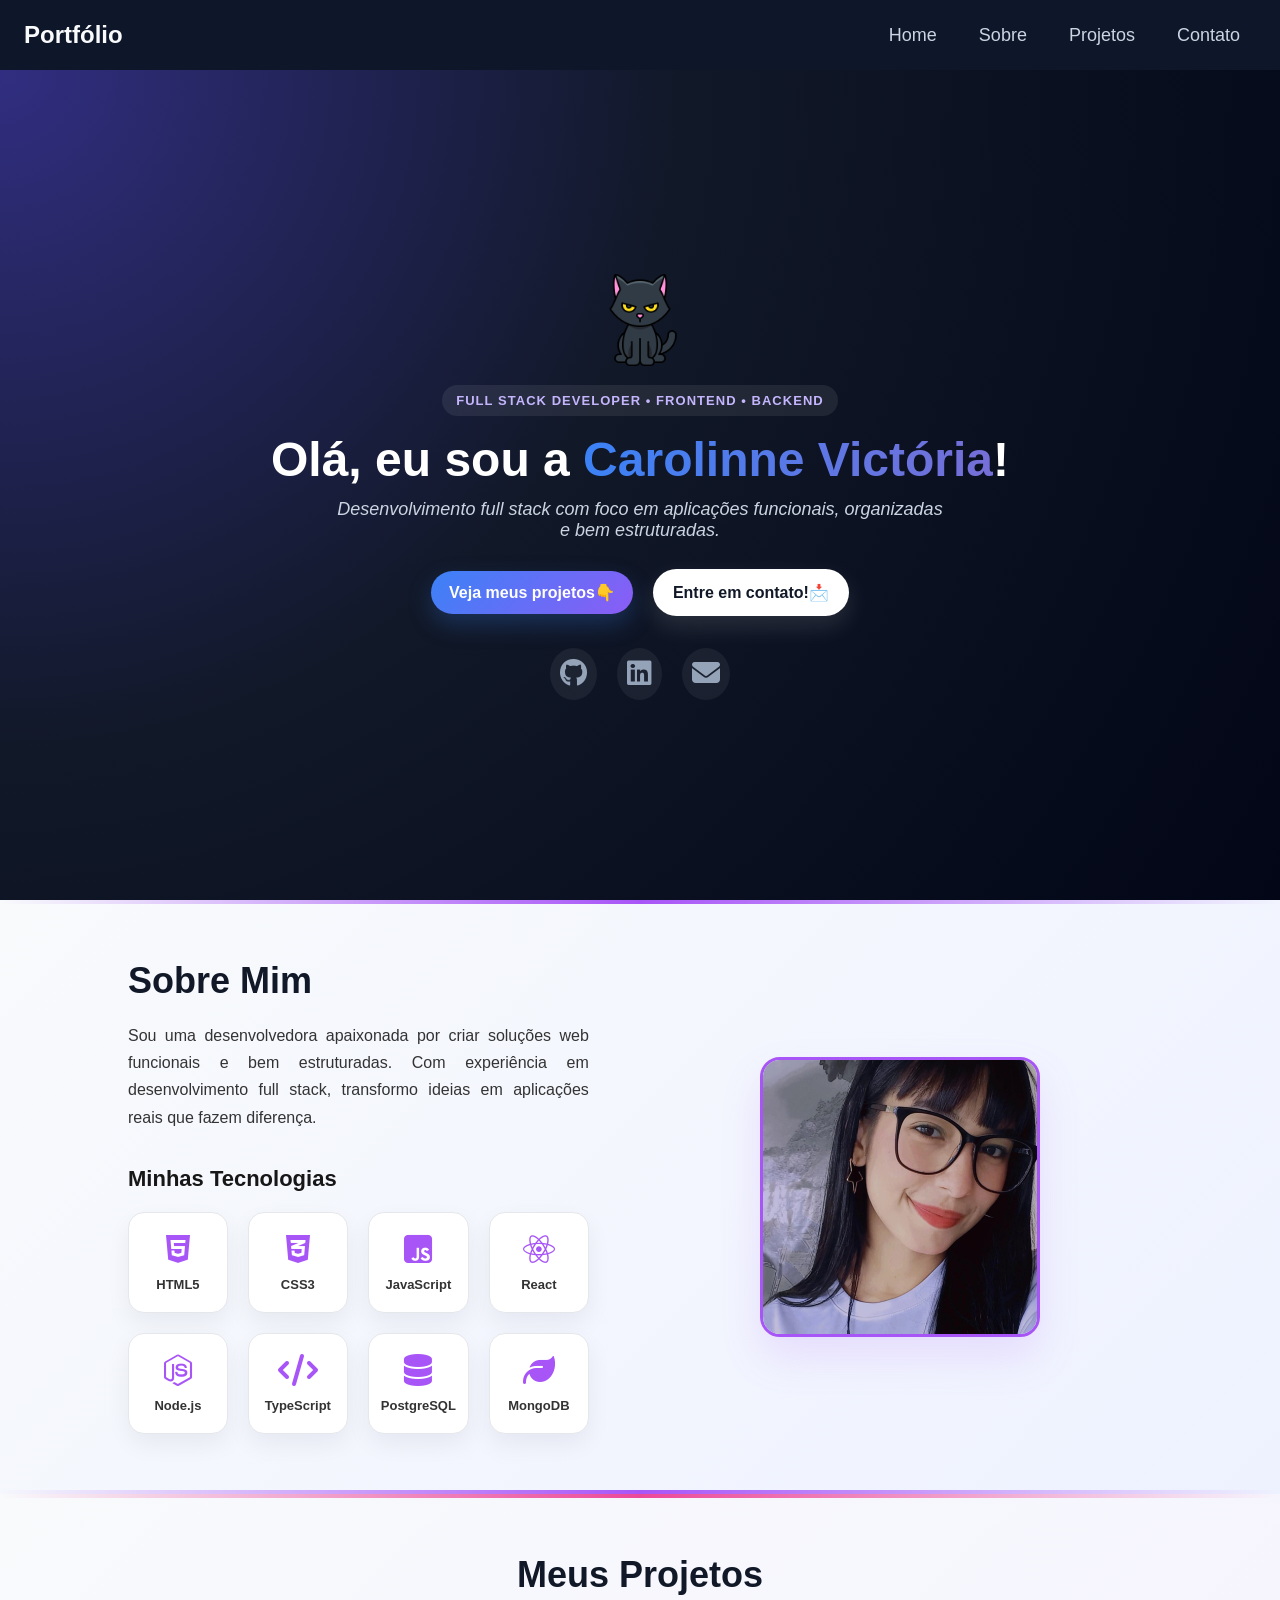
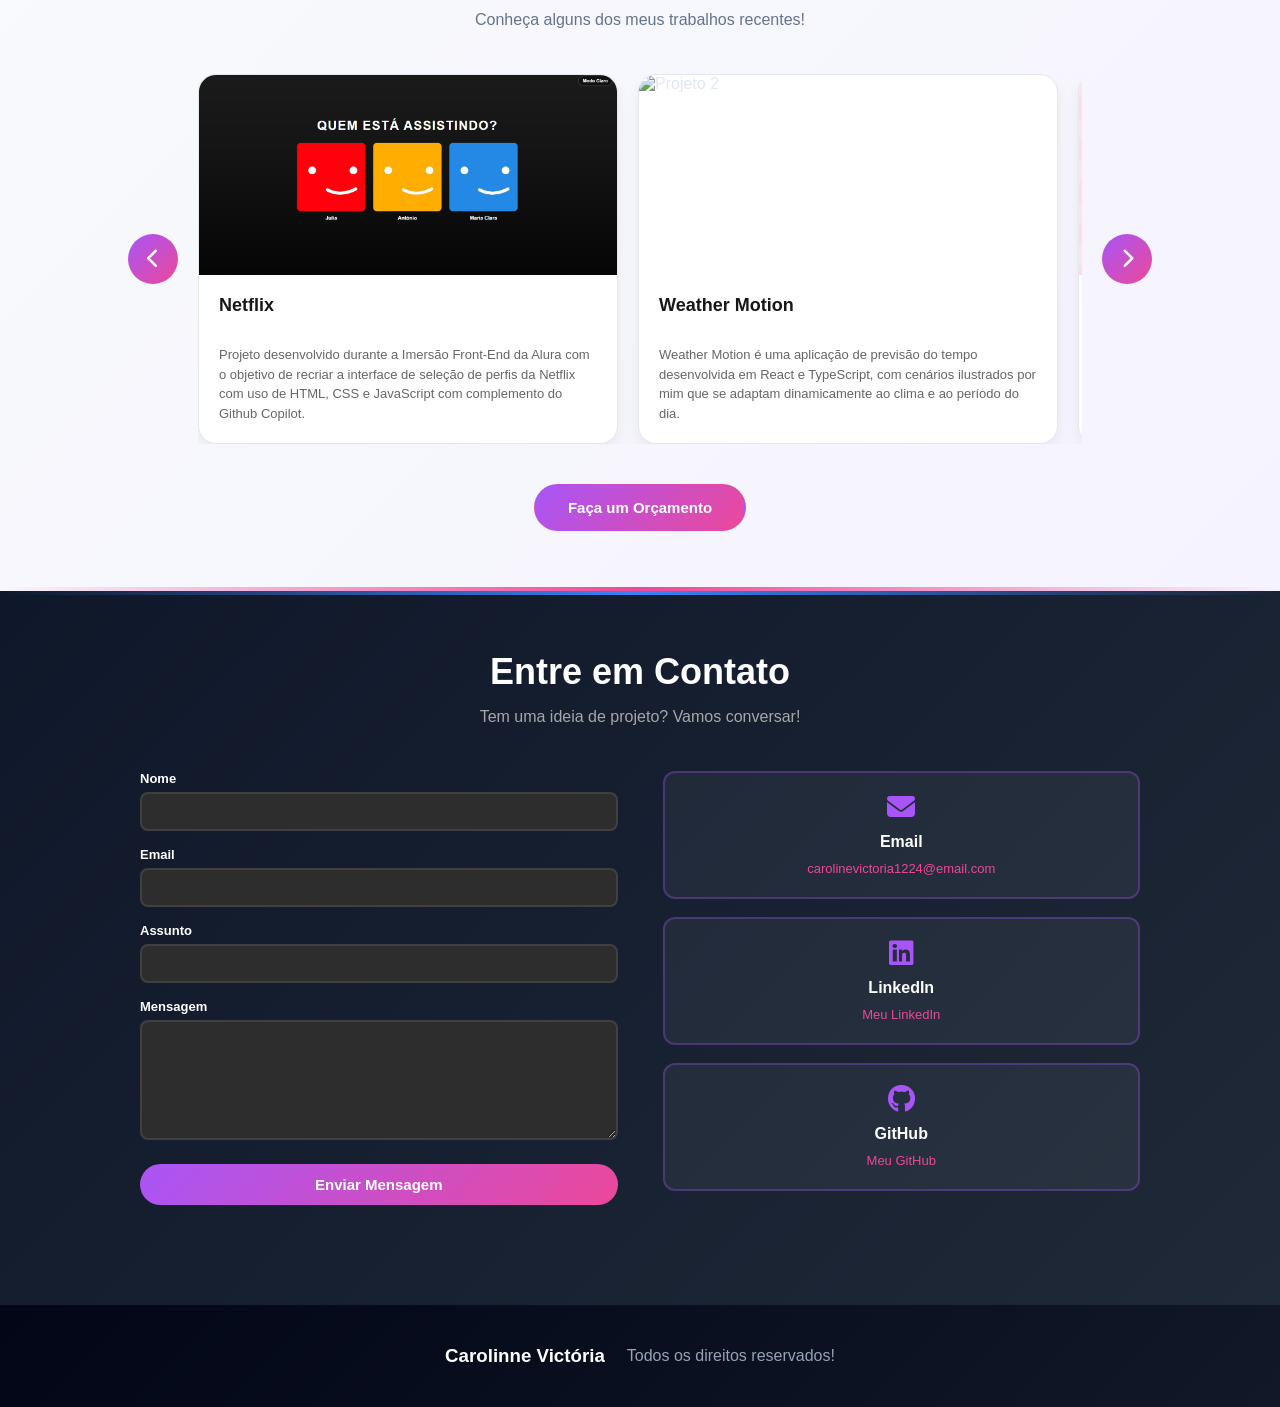
==== commit b1b5dfa0: "feat: add project weather-motion" ====
--- a/index.html
+++ b/index.html
@@ -153,16 +153,16 @@
 
                 <div class="project-card">
                     <div class="project-image">
-                        <img src="images/landingPage.png" alt="Projeto 5">
-                        <div class="project-overlay">
-                            <a href="https://carolinnevictoria.github.io/landing-pages" class="project-link">Ver
+                        <img src="images/openWeather.png" alt="Projeto 2">
+                        <div class="project-overlay">
+                            <a href="https://weather-motion-nu.vercel.app/" class="project-link">Ver
                                 Projeto</a>
                         </div>
                     </div>
                     <div class="project-info">
-                        <h3>Landing Pages</h3>
-                        <p>Landing Pages desenvolvidas com HTML, CSS e JavaScript, com foco em acessibilidade, SEO e
-                            responsividade.</p>
+                        <h3>Weather Motion</h3>
+                        <p>Weather Motion é uma aplicação de previsão do tempo desenvolvida em React e TypeScript, 
+                            com cenários ilustrados por mim que se adaptam dinamicamente ao clima e ao período do dia.</p>
                     </div>
                 </div>
 
@@ -200,21 +200,6 @@
 
                 <div class="project-card">
                     <div class="project-image">
-                        <img src="images/calculadora.png" alt="Projeto 2">
-                        <div class="project-overlay">
-                            <a href="https://github.com/carolinneVictoria/imc-calculator" class="project-link">Ver
-                                Projeto</a>
-                        </div>
-                    </div>
-                    <div class="project-info">
-                        <h3>Calculadora de IMC</h3>
-                        <p>Este projeto foi desenvolvido utilizando HTML, CSS e JavaScript. A aplicação permite calcular
-                            o Índice de Massa Corporal (IMC) a partir da altura e peso informados pelo usuário.</p>
-                    </div>
-                </div>
-
-                <div class="project-card">
-                    <div class="project-image">
                         <img src="images/gestao.png" alt="Projeto 4">
                         <div class="project-overlay">
                             <a href="https://github.com/carolinneVictoria/Projeto_Extensao" class="project-link">Ver
@@ -226,6 +211,21 @@
                         <p>O projeto consiste no desenvolvimento de um sistema web para gestão de uma bicicletaria, com
                             o objetivo de facilitar o controle das principais operações do negócio. A aplicação é
                             construída em PHP, utilizando o padrão de arquitetura MVC.</p>
+                    </div>
+                </div>
+
+                <div class="project-card">
+                    <div class="project-image">
+                        <img src="images/landingPage.png" alt="Projeto 5">
+                        <div class="project-overlay">
+                            <a href="https://carolinnevictoria.github.io/landing-pages" class="project-link">Ver
+                                Projeto</a>
+                        </div>
+                    </div>
+                    <div class="project-info">
+                        <h3>Landing Pages</h3>
+                        <p>Landing Pages desenvolvidas com HTML, CSS e JavaScript, com foco em acessibilidade, SEO e
+                            responsividade.</p>
                     </div>
                 </div>
 
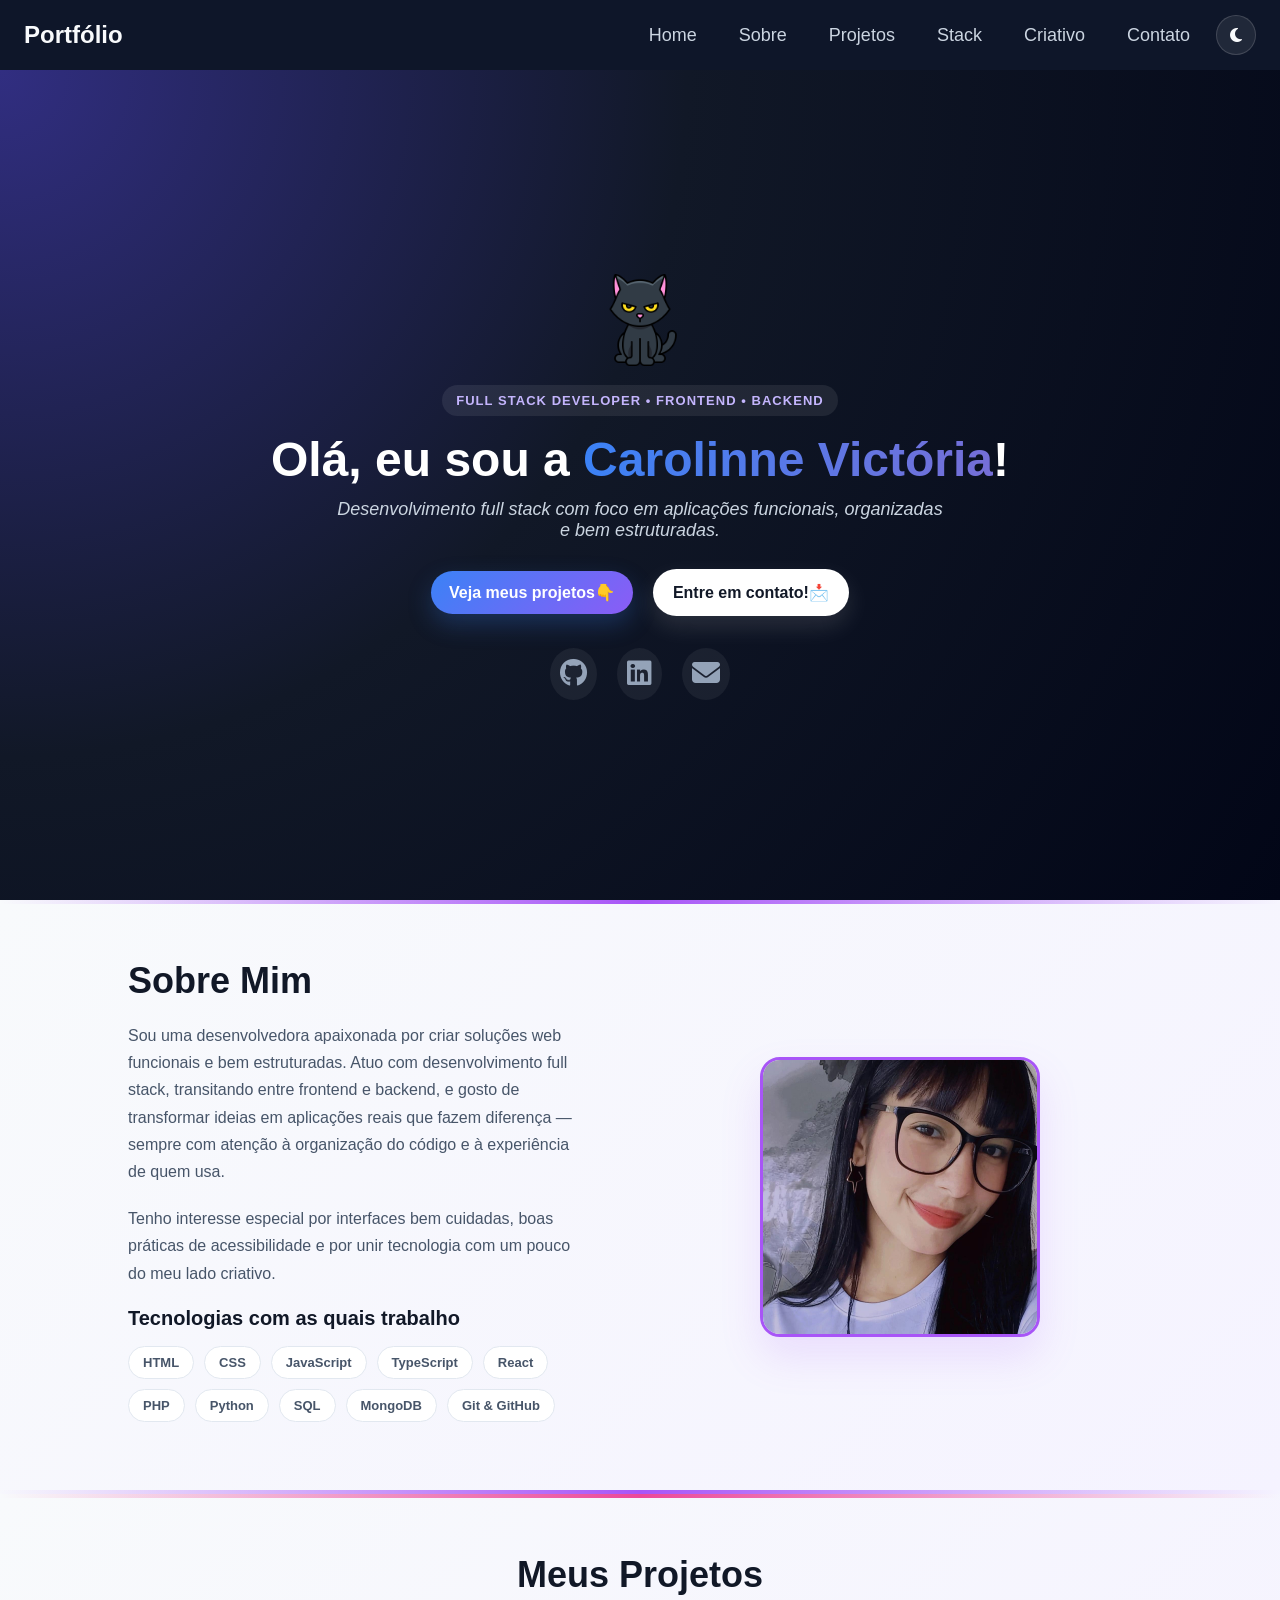
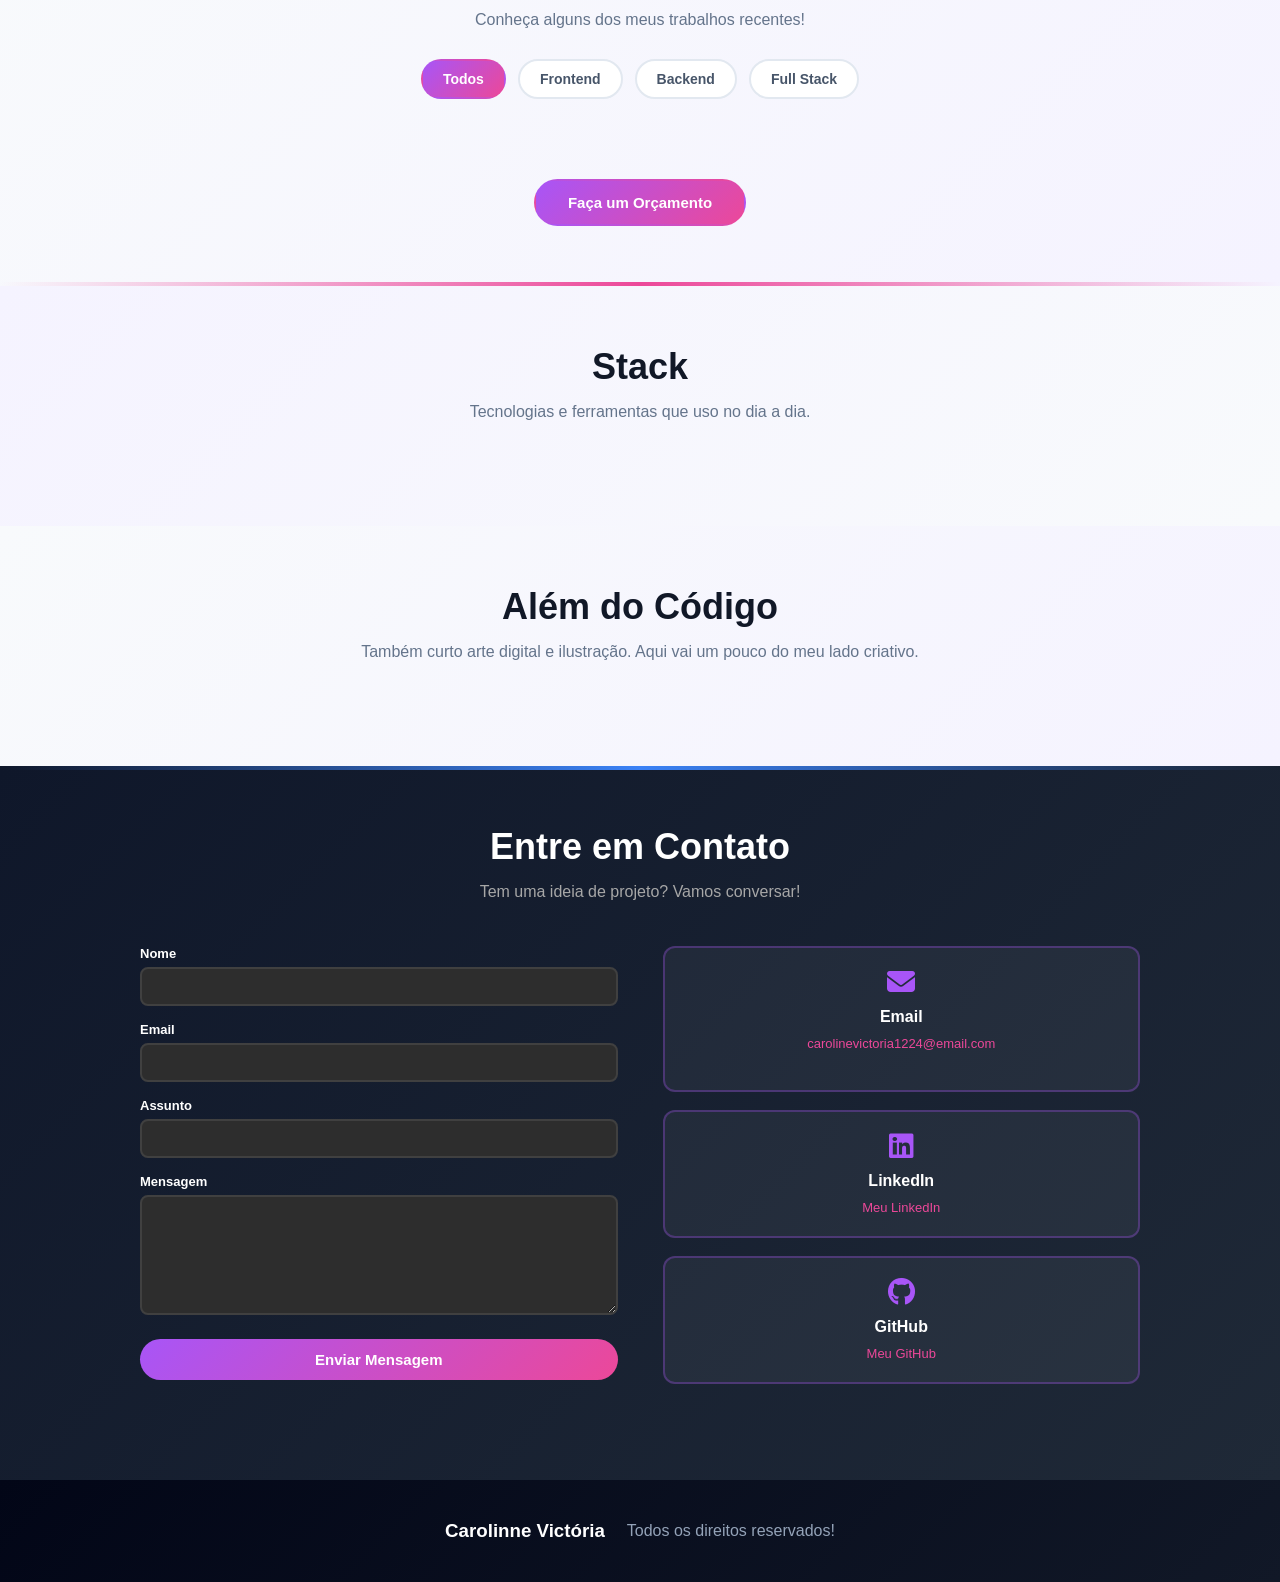
==== commit 4d6ffb5c: "feat: implement theme toggle and enhance accessibility; update navigation and content structure" ====
--- a/index.html
+++ b/index.html
@@ -4,310 +4,257 @@
 <head>
     <meta charset="UTF-8">
     <meta name="viewport" content="width=device-width, initial-scale=1.0">
-    <link rel="icon" type="image/x-icon" href="favicon.png">
-    <title>Carolinne Victória</title>
+
+    <!-- Aplica o tema salvo (ou o preferido pelo sistema) antes da primeira pintura, evitando flash de tema errado. -->
+    <script>
+        (function () {
+            try {
+                var stored = localStorage.getItem('theme');
+                var prefersDark = window.matchMedia('(prefers-color-scheme: dark)').matches;
+                document.documentElement.setAttribute('data-theme', stored || (prefersDark ? 'dark' : 'light'));
+            } catch (error) {
+                document.documentElement.setAttribute('data-theme', 'light');
+            }
+        })();
+    </script>
+
+    <title>Carolinne Victória • Desenvolvedora Full Stack</title>
+    <meta name="description" content="Portfólio de Carolinne Victória, desenvolvedora full stack com foco em aplicações web funcionais, organizadas e bem estruturadas. Conheça meus projetos, stack e trabalhos criativos.">
+    <meta name="robots" content="index, follow">
+    <link rel="canonical" href="https://carolinnevictoria.github.io/Portfolio/">
+
+    <!-- Open Graph -->
+    <meta property="og:type" content="website">
+    <meta property="og:title" content="Carolinne Victória • Desenvolvedora Full Stack">
+    <meta property="og:description" content="Portfólio de Carolinne Victória, desenvolvedora full stack com foco em aplicações web funcionais, organizadas e bem estruturadas.">
+    <meta property="og:url" content="https://carolinnevictoria.github.io/Portfolio/">
+    <meta property="og:image" content="https://carolinnevictoria.github.io/Portfolio/images/profile.jpeg">
+    <meta property="og:locale" content="pt_BR">
+
+    <!-- Twitter Card -->
+    <meta name="twitter:card" content="summary_large_image">
+    <meta name="twitter:title" content="Carolinne Victória • Desenvolvedora Full Stack">
+    <meta name="twitter:description" content="Portfólio de Carolinne Victória, desenvolvedora full stack com foco em aplicações web funcionais, organizadas e bem estruturadas.">
+    <meta name="twitter:image" content="https://carolinnevictoria.github.io/Portfolio/images/profile.jpeg">
+
+    <meta name="theme-color" content="#0f172a">
+    <link rel="icon" type="image/png" href="favicon.png">
     <link rel="stylesheet" href="estilo.css">
     <link rel="stylesheet" href="https://cdnjs.cloudflare.com/ajax/libs/font-awesome/6.5.0/css/all.min.css">
-
 </head>
 
 <body>
+    <a class="skip-link" href="#main-content">Pular para o conteúdo</a>
+
     <!-- Inicio do Header-->
     <nav class="nav">
         <h1>Portfólio</h1>
-        <ul class="nav-list">
+
+        <button type="button" class="nav-toggle" aria-label="Abrir menu de navegação" aria-expanded="false" aria-controls="nav-list">
+            <i class="fas fa-bars" aria-hidden="true"></i>
+        </button>
+
+        <ul class="nav-list" id="nav-list">
+            <li><a href="#home">Home</a></li>
+            <li><a href="#about">Sobre</a></li>
+            <li><a href="#projects">Projetos</a></li>
+            <li><a href="#stack">Stack</a></li>
+            <li><a href="#beyond-code">Criativo</a></li>
+            <li><a href="#contact">Contato</a></li>
             <li>
-                <a href="#home">Home</a>
-            </li>
-            <li>
-                <a href="#about">Sobre</a>
-            </li>
-            <li>
-                <a href="#projects">Projetos</a>
-            </li>
-            <li>
-                <a href="#contact">Contato</a>
+                <button type="button" id="theme-toggle" aria-label="Alternar entre tema claro e escuro" aria-pressed="false">
+                    <i class="fas fa-moon" aria-hidden="true"></i>
+                </button>
             </li>
         </ul>
     </nav>
-    <!-- Inicio do Main -->
-    <section class="main" id="home">
-        <div>
-            <div class="pet">
-                <img id="cat" src="images/black-cat.png" alt="bichinho fofo">
-            </div>
-            <p class="hero-badge">Full Stack Developer • Frontend • Backend</p>
-            <h1>
-                Olá, eu sou a <span class="nome">Carolinne Victória</span>!
-            </h1>
-            <p class="hero-subtitle">Desenvolvimento full stack com foco em aplicações funcionais, organizadas <br>e bem estruturadas.</p>
-            <div class="hero-actions">
-                <a href="#projects">
-                    <button type="button" class="call-to-action">
-                        Veja meus projetos👇
-                    </button>
+
+    <main id="main-content">
+        <!-- Inicio do Main -->
+        <section class="main" id="home">
+            <div>
+                <div class="pet">
+                    <img id="cat" src="images/black-cat.png" alt="Ilustração de um gatinho preto, mascote do portfólio" width="100" height="100">
+                </div>
+                <p class="hero-badge">Full Stack Developer • Frontend • Backend</p>
+                <h1>
+                    Olá, eu sou a <span class="nome">Carolinne Victória</span>!
+                </h1>
+                <p class="hero-subtitle">Desenvolvimento full stack com foco em aplicações funcionais, organizadas <br>e bem estruturadas.</p>
+                <div class="hero-actions">
+                    <a href="#projects">
+                        <button type="button" class="call-to-action">
+                            Veja meus projetos👇
+                        </button>
+                    </a>
+                    <a href="#contact">
+                        <button type="button" class="call-to-action-two">
+                            Entre em contato!📩
+                        </button>
+                    </a>
+                </div>
+            </div>
+
+            <div class="social-icons">
+                <a href="https://github.com/carolinneVictoria" target="_blank" rel="noopener noreferrer" aria-label="Meu perfil no GitHub">
+                    <i class="fab fa-github" aria-hidden="true"></i>
                 </a>
-                <a href="#contact">
-                    <button type="button" class="call-to-action-two">
-                        Entre em contato!📩
-                    </button>
+
+                <a href="https://www.linkedin.com/in/carolinne-victória-5b79a3236/" target="_blank" rel="noopener noreferrer" aria-label="Meu perfil no LinkedIn">
+                    <i class="fab fa-linkedin" aria-hidden="true"></i>
                 </a>
-            </div>
-        </div>
-
-        <div class="social-icons">
-            <a href="https://github.com/carolinneVictoria" target="_blank">
-                <i class="fab fa-github"></i>
-            </a>
-
-            <a href="https://www.linkedin.com/in/carolinne-victória-5b79a3236/" target="_blank">
-                <i class="fab fa-linkedin"></i>
-            </a>
-
-            <a href="#contact">
-                <i class="fas fa-envelope"></i>
-            </a>
-        </div>
-    </section>
-
-    <!-- Area Sobre -->
-    <section class="about" id="about">
-        <div class="about-content">
-            <h2>Sobre Mim</h2>
-            <p class="intro-text">
-                Sou uma desenvolvedora apaixonada por criar soluções web funcionais e bem estruturadas. Com experiência
-                em desenvolvimento full stack, transformo ideias em aplicações reais que fazem diferença.
-            </p>
-
-            <h3 class="skills-title">Minhas Tecnologias</h3>
-            <div class="skills-container">
-                <div class="skill-card">
-                    <i class="fab fa-html5"></i>
-                    <h4>HTML5</h4>
+
+                <a href="#contact" aria-label="Ir para a seção de contato">
+                    <i class="fas fa-envelope" aria-hidden="true"></i>
+                </a>
+            </div>
+        </section>
+
+        <!-- Sobre -->
+        <section class="about" id="about">
+            <div class="about-content">
+                <h2>Sobre Mim</h2>
+                <p class="intro-text">
+                    Sou uma desenvolvedora apaixonada por criar soluções web funcionais e bem estruturadas. Atuo com
+                    desenvolvimento full stack, transitando entre frontend e backend, e gosto de transformar ideias em
+                    aplicações reais que fazem diferença — sempre com atenção à organização do código e à experiência
+                    de quem usa.
+                </p>
+                <p class="intro-text">
+                    Tenho interesse especial por interfaces bem cuidadas, boas práticas de acessibilidade e por unir
+                    tecnologia com um pouco do meu lado criativo.
+                </p>
+
+                <h3 class="skills-title">Tecnologias com as quais trabalho</h3>
+                <ul class="about-tags" aria-label="Tecnologias principais">
+                    <li>HTML</li>
+                    <li>CSS</li>
+                    <li>JavaScript</li>
+                    <li>TypeScript</li>
+                    <li>React</li>
+                    <li>PHP</li>
+                    <li>Python</li>
+                    <li>SQL</li>
+                    <li>MongoDB</li>
+                    <li>Git &amp; GitHub</li>
+                </ul>
+            </div>
+            <div class="about-image">
+                <img src="images/profile.jpeg" alt="Foto de Carolinne Victória sorrindo" width="280" height="280" loading="lazy">
+            </div>
+        </section>
+
+        <!-- Projetos -->
+        <section class="projects" id="projects">
+            <div class="projects-header">
+                <h2>Meus Projetos</h2>
+                <p>Conheça alguns dos meus trabalhos recentes!</p>
+            </div>
+
+            <div class="project-filters" role="group" aria-label="Filtrar projetos por categoria">
+                <button type="button" class="project-filter-btn active" data-filter="all" aria-pressed="true">Todos</button>
+                <button type="button" class="project-filter-btn" data-filter="frontend" aria-pressed="false">Frontend</button>
+                <button type="button" class="project-filter-btn" data-filter="backend" aria-pressed="false">Backend</button>
+                <button type="button" class="project-filter-btn" data-filter="fullstack" aria-pressed="false">Full Stack</button>
+            </div>
+
+            <div class="projects-grid" id="projects-grid"></div>
+
+            <a href="#contact" class="cta-button">Faça um Orçamento</a>
+        </section>
+
+        <dialog id="project-modal" class="project-modal" aria-labelledby="project-modal-title"></dialog>
+
+        <!-- Stack -->
+        <section class="stack" id="stack">
+            <div class="section-header">
+                <h2>Stack</h2>
+                <p>Tecnologias e ferramentas que uso no dia a dia.</p>
+            </div>
+            <div class="stack-grid" id="stack-grid"></div>
+        </section>
+
+        <!-- Além do Código -->
+        <section class="beyond-code" id="beyond-code">
+            <div class="section-header">
+                <h2>Além do Código</h2>
+                <p>Também curto arte digital e ilustração. Aqui vai um pouco do meu lado criativo.</p>
+            </div>
+            <div class="gallery-grid" id="gallery-grid"></div>
+        </section>
+
+        <dialog id="gallery-lightbox" class="gallery-lightbox" aria-label="Visualização ampliada da ilustração"></dialog>
+
+        <!-- Contato -->
+        <section class="contact" id="contact">
+            <div class="contact-header">
+                <h2>Entre em Contato</h2>
+                <p>Tem uma ideia de projeto? Vamos conversar!</p>
+            </div>
+
+            <div class="contact-container">
+                <form class="contact-form" id="contactForm" action="https://formsubmit.co/ajax/carolinevictoria1224@gmail.com" method="POST">
+                    <input type="hidden" name="_captcha" value="false">
+                    <input type="hidden" name="_subject" value="Nova mensagem do portfólio">
+                    <input type="hidden" name="_template" value="table">
+
+                    <div class="form-group">
+                        <label for="name">Nome</label>
+                        <input type="text" id="name" name="name" required>
+                    </div>
+
+                    <div class="form-group">
+                        <label for="email">Email</label>
+                        <input type="email" id="email" name="email" required>
+                    </div>
+
+                    <div class="form-group">
+                        <label for="subject">Assunto</label>
+                        <input type="text" id="subject" name="subject" required>
+                    </div>
+
+                    <div class="form-group">
+                        <label for="message">Mensagem</label>
+                        <textarea id="message" name="message" rows="6" required></textarea>
+                    </div>
+
+                    <button type="submit" class="submit-btn">Enviar Mensagem</button>
+                    <p class="form-status" role="status" aria-live="polite"></p>
+                </form>
+
+                <div class="contact-info">
+                    <div class="info-card">
+                        <i class="fas fa-envelope" aria-hidden="true"></i>
+                        <h3>Email</h3>
+                        <p><a href="mailto:carolinevictoria1224@email.com">carolinevictoria1224@email.com</a></p>
+                        <p id="copy-email-feedback" class="copy-email-feedback" role="status" aria-live="polite"></p>
+                    </div>
+
+                    <div class="info-card">
+                        <i class="fab fa-linkedin" aria-hidden="true"></i>
+                        <h3>LinkedIn</h3>
+                        <p><a href="https://www.linkedin.com/in/carolinne-victória-5b79a3236/" target="_blank" rel="noopener noreferrer">Meu LinkedIn</a></p>
+                    </div>
+
+                    <div class="info-card">
+                        <i class="fab fa-github" aria-hidden="true"></i>
+                        <h3>GitHub</h3>
+                        <p><a href="https://github.com/carolinneVictoria" target="_blank" rel="noopener noreferrer">Meu GitHub</a></p>
+                    </div>
                 </div>
-                <div class="skill-card">
-                    <i class="fab fa-css3-alt"></i>
-                    <h4>CSS3</h4>
-                </div>
-                <div class="skill-card">
-                    <i class="fab fa-js-square"></i>
-                    <h4>JavaScript</h4>
-                </div>
-                <div class="skill-card">
-                    <i class="fab fa-react"></i>
-                    <h4>React</h4>
-                </div>
-                <div class="skill-card">
-                    <i class="fab fa-node-js"></i>
-                    <h4>Node.js</h4>
-                </div>
-                <div class="skill-card">
-                    <i class="fas fa-code"></i>
-                    <h4>TypeScript</h4>
-                </div>
-
-                <div class="skill-card">
-                    <i class="fas fa-database"></i>
-                    <h4>PostgreSQL</h4>
-                </div>
-
-                <div class="skill-card">
-                    <i class="fas fa-leaf"></i>
-                    <h4>MongoDB</h4>
-                </div>
-            </div>
-        </div>
-        <div class="about-image">
-            <img src="images/profile.jpeg" alt="foto de menina sorrindo">
-        </div>
-    </section>
-
-    <!-- Projetos -->
-    <section class="projects" id="projects">
-        <div class="projects-header">
-            <h2>Meus Projetos</h2>
-            <p>Conheça alguns dos meus trabalhos recentes!</p>
-        </div>
-
-        <div class="carousel-container">
-            <button class="carousel-btn prev" onclick="moveCarousel(-1)">
-                <i class="fas fa-chevron-left"></i>
-            </button>
-
-            <div class="projects-carousel">
-                <div class="project-card">
-                    <div class="project-image">
-                        <img src="images/netflix.png" alt="Projeto 5">
-                        <div class="project-overlay">
-                            <a href="https://github.com/carolinneVictoria/imersao-frontend-netflix"
-                                class="project-link">Ver Projeto</a>
-                        </div>
-                    </div>
-                    <div class="project-info">
-                        <h3>Netflix</h3>
-                        <p>Projeto desenvolvido durante a Imersão Front-End da Alura com o objetivo de recriar a
-                            interface de seleção de perfis da Netflix com uso de HTML, CSS e JavaScript com complemento
-                            do Github Copilot.</p>
-                    </div>
-                </div>
-
-                <div class="project-card">
-                    <div class="project-image">
-                        <img src="images/openWeather.png" alt="Projeto 2">
-                        <div class="project-overlay">
-                            <a href="https://weather-motion-nu.vercel.app/" class="project-link">Ver
-                                Projeto</a>
-                        </div>
-                    </div>
-                    <div class="project-info">
-                        <h3>Weather Motion</h3>
-                        <p>Weather Motion é uma aplicação de previsão do tempo desenvolvida em React e TypeScript, 
-                            com cenários ilustrados por mim que se adaptam dinamicamente ao clima e ao período do dia.</p>
-                    </div>
-                </div>
-
-                <div class="project-card">
-                    <div class="project-image">
-                        <img src="images/pomodoro.png" alt="Projeto 1">
-                        <div class="project-overlay">
-                            <a href="https://react-pomodoro-todo-q512.vercel.app" class="project-link">Ver Projeto</a>
-                        </div>
-                    </div>
-                    <div class="project-info">
-                        <h3>Pomodoro To Do</h3>
-                        <p>Aplicação de produtividade desenvolvida com React, TypeScript e Vite que integra um
-                            cronômetro baseado no Método Pomodoro com uma lista de tarefas, permitindo organizar
-                            atividades, gerenciar ciclos de foco e manter os dados salvos no navegador por meio do
-                            LocalStorage.</p>
-                    </div>
-                </div>
-
-                <div class="project-card">
-                    <div class="project-image">
-                        <img src="images/sistemaespecialista.png" alt="Projeto 3">
-                        <div class="project-overlay">
-                            <a href="https://github.com/carolinneVictoria/Sistema_Especialista" class="project-link">Ver
-                                Projeto</a>
-                        </div>
-                    </div>
-                    <div class="project-info">
-                        <h3>Sistema Especialista</h3>
-                        <p>Este projeto consiste no desenvolvimento de um sistema especialista com PyMc baseado em redes
-                            bayesianas para apoiar a tomada de decisão na aplicação de fungicidas na cultura da soja com
-                            uso de Python e Flask.</p>
-                    </div>
-                </div>
-
-                <div class="project-card">
-                    <div class="project-image">
-                        <img src="images/gestao.png" alt="Projeto 4">
-                        <div class="project-overlay">
-                            <a href="https://github.com/carolinneVictoria/Projeto_Extensao" class="project-link">Ver
-                                Projeto</a>
-                        </div>
-                    </div>
-                    <div class="project-info">
-                        <h3>Sistema de Gestão Bicicletaria</h3>
-                        <p>O projeto consiste no desenvolvimento de um sistema web para gestão de uma bicicletaria, com
-                            o objetivo de facilitar o controle das principais operações do negócio. A aplicação é
-                            construída em PHP, utilizando o padrão de arquitetura MVC.</p>
-                    </div>
-                </div>
-
-                <div class="project-card">
-                    <div class="project-image">
-                        <img src="images/landingPage.png" alt="Projeto 5">
-                        <div class="project-overlay">
-                            <a href="https://carolinnevictoria.github.io/landing-pages" class="project-link">Ver
-                                Projeto</a>
-                        </div>
-                    </div>
-                    <div class="project-info">
-                        <h3>Landing Pages</h3>
-                        <p>Landing Pages desenvolvidas com HTML, CSS e JavaScript, com foco em acessibilidade, SEO e
-                            responsividade.</p>
-                    </div>
-                </div>
-
-            </div>
-
-            <button class="carousel-btn next" onclick="moveCarousel(1)">
-                <i class="fas fa-chevron-right"></i>
-            </button>
-        </div>
-
-        <a href="#contact" class="cta-button">Faça um Orçamento</a>
-    </section>
-
-    <!-- Contato -->
-    <section class="contact" id="contact">
-        <div class="contact-header">
-            <h2>Entre em Contato</h2>
-            <p>Tem uma ideia de projeto? Vamos conversar!</p>
-        </div>
-
-        <div class="contact-container">
-            <form class="contact-form" id="contactForm" action="https://formsubmit.co/ajax/carolinevictoria1224@gmail.com" method="POST">
-                <input type="hidden" name="_captcha" value="false">
-                <input type="hidden" name="_subject" value="Nova mensagem do portfólio">
-                <input type="hidden" name="_template" value="table">
-
-                <div class="form-group">
-                    <label for="name">Nome</label>
-                    <input type="text" id="name" name="name" required>
-                </div>
-
-                <div class="form-group">
-                    <label for="email">Email</label>
-                    <input type="email" id="email" name="email" required>
-                </div>
-
-                <div class="form-group">
-                    <label for="subject">Assunto</label>
-                    <input type="text" id="subject" name="subject" required>
-                </div>
-
-                <div class="form-group">
-                    <label for="message">Mensagem</label>
-                    <textarea id="message" name="message" rows="6" required></textarea>
-                </div>
-
-                <button type="submit" class="submit-btn">Enviar Mensagem</button>
-                <p class="form-status" role="status" aria-live="polite"></p>
-            </form>
-
-            <div class="contact-info">
-                <div class="info-card">
-                    <i class="fas fa-envelope"></i>
-                    <h3>Email</h3>
-                    <p><a href="mailto:carolinevictoria1224@email.com">carolinevictoria1224@email.com</a></p>
-                </div>
-
-                <div class="info-card">
-                    <i class="fab fa-linkedin"></i>
-                    <h3>LinkedIn</h3>
-                    <p><a href="https://www.linkedin.com/in/carolinne-victória-5b79a3236/" target="_blank">Meu
-                            LinkedIn</a></p>
-                </div>
-
-                <div class="info-card">
-                    <i class="fab fa-github"></i>
-                    <h3>GitHub</h3>
-                    <p><a href="https://github.com/carolinneVictoria" target="_blank">Meu GitHub</a></p>
-                </div>
-            </div>
-        </div>
-    </section>
+            </div>
+        </section>
+    </main>
 
     <!-- Area do Rodape -->
     <footer>
         <h3>
-            <a href="#">Carolinne Victória</a>
+            <a href="#home">Carolinne Victória</a>
         </h3>
         <p>Todos os direitos reservados!</p>
     </footer>
 
-    <script src="script.js"></script>
+    <script type="module" src="js/main.js"></script>
 </body>
 
-</html>+</html>
--- a/estilo.css
+++ b/estilo.css
@@ -1,8 +1,38 @@
 *{
     margin: 0;
-    outline: 0;
     padding: 0;
     box-sizing: border-box;
+}
+
+/*
+  As seções de conteúdo (about, projects, stack, beyond-code, lab) usam estas
+  variáveis para responder ao toggle de tema claro/escuro.
+  O hero, o contato e o rodapé mantêm sua identidade escura fixa em ambos os
+  temas — é a "assinatura visual" do portfólio.
+*/
+:root{
+    --content-bg: #f8fafc;
+    --content-bg-alt: #f5f3ff;
+    --surface: #ffffff;
+    --surface-border: #e2e8f0;
+    --text-primary: #111827;
+    --text-secondary: #475569;
+    --text-muted: #64748b;
+    --accent-purple: #a855f7;
+    --accent-pink: #ec4899;
+    --accent-blue: #3b82f6;
+    --focus-ring: #7c3aed;
+}
+
+:root[data-theme="dark"]{
+    --content-bg: #0f172a;
+    --content-bg-alt: #111827;
+    --surface: #1e293b;
+    --surface-border: #334155;
+    --text-primary: #f1f5f9;
+    --text-secondary: #cbd5e1;
+    --text-muted: #94a3b8;
+    --focus-ring: #c4b5fd;
 }
 
 body{
@@ -13,11 +43,53 @@
 html{
     scroll-behavior: smooth;
 }
+
+/* Acessibilidade: foco visível em toda a aplicação (o reset acima zera outline por padrão) */
+a:focus-visible,
+button:focus-visible,
+input:focus-visible,
+textarea:focus-visible,
+[tabindex]:focus-visible{
+    outline: 3px solid var(--focus-ring);
+    outline-offset: 3px;
+    border-radius: 4px;
+}
+
+.skip-link{
+    position: absolute;
+    top: -100px;
+    left: 16px;
+    background: #a855f7;
+    color: #fff;
+    padding: 12px 20px;
+    border-radius: 8px;
+    z-index: 999;
+    text-decoration: none;
+    font-weight: 600;
+    transition: top 0.2s ease;
+}
+
+.skip-link:focus{
+    top: 16px;
+}
+
+/* Respeita a preferência do usuário por menos animação */
+@media (prefers-reduced-motion: reduce){
+    *,
+    *::before,
+    *::after{
+        animation-duration: 0.001ms !important;
+        animation-iteration-count: 1 !important;
+        transition-duration: 0.001ms !important;
+        scroll-behavior: auto !important;
+    }
+}
+
 /*Header*/
 .nav{
     background: rgba(15, 23, 42, 0.95);
     backdrop-filter: blur(10px);
-    height: 70px;
+    min-height: 70px;
     width: 100%;
     display: flex;
     justify-content: space-between;
@@ -25,11 +97,20 @@
     padding: 0 24px;
     position: sticky;
     top:0;
-    z-index: 9;
+    z-index: 99;
 }
 .nav h1{
     font-size: 24px;
     color: #f8fafc;
+}
+.nav-toggle{
+    display: none;
+    background: transparent;
+    border: 0;
+    color: #f8fafc;
+    font-size: 22px;
+    cursor: pointer;
+    padding: 8px;
 }
 .nav-list{
     display: flex;
@@ -44,12 +125,37 @@
     padding: 12px 16px;
     transition: 0.3s ease;
     border-radius: 999px;
-}
-.nav-list a:hover{
+    display: inline-block;
+}
+.nav-list a:hover,
+.nav-list a:focus-visible{
     color: #ffffff;
     background: rgba(168, 85, 247, 0.2);
     transform: translateY(-2px);
 }
+.nav-list a.active{
+    color: #ffffff;
+    background: rgba(168, 85, 247, 0.35);
+}
+#theme-toggle{
+    background: rgba(255, 255, 255, 0.08);
+    border: 1px solid rgba(255, 255, 255, 0.15);
+    color: #f8fafc;
+    width: 40px;
+    height: 40px;
+    border-radius: 50%;
+    cursor: pointer;
+    display: flex;
+    align-items: center;
+    justify-content: center;
+    font-size: 16px;
+    transition: all 0.3s ease;
+}
+#theme-toggle:hover{
+    background: rgba(168, 85, 247, 0.25);
+    transform: translateY(-2px) rotate(15deg);
+}
+
 /* Main */
 .main{
     width: 100%;
@@ -73,7 +179,8 @@
     transition: transform 0.3s ease;
 }
 
-.pet img:hover {
+.pet img:hover,
+.pet img:focus-visible {
     transform: scale(1.2) rotate(5deg);
 }
 
@@ -111,6 +218,7 @@
     background: linear-gradient(270deg, #a855f7, #ec4899, #3b82f6);
     background-size: 600% 600%;
     -webkit-background-clip: text;
+    background-clip: text;
     -webkit-text-fill-color: transparent;
     animation: gradientMove 6s ease infinite;
 }
@@ -147,6 +255,10 @@
     font-weight: bold;
     transition: all 0.3s ease;
     box-shadow: 0 10px 24px rgba(59, 130, 246, 0.25);
+    display: inline-flex;
+    align-items: center;
+    gap: 8px;
+    text-decoration: none;
 }
 .call-to-action-two{
     cursor: pointer;
@@ -159,9 +271,15 @@
     font-weight: bold;
     transition: all 0.3s ease;
     box-shadow: 0 10px 24px rgba(255, 255, 255, 0.12);
+    display: inline-flex;
+    align-items: center;
+    gap: 8px;
+    text-decoration: none;
 }
 .call-to-action:hover,
-.call-to-action-two:hover{
+.call-to-action-two:hover,
+.call-to-action:focus-visible,
+.call-to-action-two:focus-visible{
     transform: translateY(-3px) scale(1.02);
 }
 .hero-actions a{
@@ -186,7 +304,8 @@
     background: rgba(255,255,255,0.06);
 }
 
-.social-icons a:hover {
+.social-icons a:hover,
+.social-icons a:focus-visible {
     color: #ffffff;
     transform: translateY(-5px) scale(1.1);
     background: rgba(168, 85, 247, 0.25);
@@ -203,9 +322,10 @@
 .social-icons a:nth-child(3):hover {
     color: #ff4d4d;
 }
+
 /*About*/
 .about{
-    background: linear-gradient(135deg, #f8fafc 0%, #eef2ff 100%);
+    background: linear-gradient(135deg, var(--content-bg) 0%, var(--content-bg-alt) 100%);
     width: 100%;
     padding-left: 10%;
     padding-right: 10%;
@@ -246,59 +366,67 @@
 .about-content h2{
     font-size: 36px;
     margin-bottom: 20px;
-    color: #111827;
+    color: var(--text-primary);
 }
 
 .intro-text{
     font-size: 16px;
     line-height: 1.7;
-    color: #333;
-    margin-bottom: 35px;
-    text-align: justify;
+    color: var(--text-secondary);
+    margin-bottom: 20px;
+}
+
+.intro-text a{
+    color: var(--accent-purple);
+    font-weight: 600;
 }
 
 .skills-title{
-    font-size: 22px;
-    color: #171717;
-    margin-bottom: 20px;
+    font-size: 20px;
+    color: var(--text-primary);
+    margin-bottom: 16px;
+    margin-top: 20px;
     font-weight: 600;
 }
 
-.skills-container{
-    display: grid;
-    grid-template-columns: repeat(3, 1fr);
-    gap: 20px;
-}
-
-.skill-card{
-    background-color: #fff;
-    border: 1px solid #e5e7eb;
-    border-radius: 16px;
-    padding: 20px 12px;
-    text-align: center;
+.about-tags{
+    display: flex;
+    flex-wrap: wrap;
+    gap: 10px;
+    list-style: none;
+    margin-bottom: 12px;
+}
+
+.about-tags li{
+    background: var(--surface);
+    border: 1px solid var(--surface-border);
+    color: var(--text-secondary);
+    padding: 8px 14px;
+    border-radius: 999px;
+    font-size: 13px;
+    font-weight: 600;
     transition: all 0.3s ease;
-    cursor: pointer;
-    box-shadow: 0 10px 25px rgba(15, 23, 42, 0.06);
-}
-
-.skill-card:hover{
-    border-color: #a855f7;
-    box-shadow: 0 12px 20px rgba(168, 85, 247, 0.2);
-    transform: translateY(-8px) scale(1.05);
-}
-
-.skill-card i{
-    font-size: 32px;
-    color: #a855f7;
-    margin-bottom: 12px;
-    display: block;
-}
-
-.skill-card h4{
+}
+
+.about-tags li:hover{
+    border-color: var(--accent-purple);
+    color: var(--accent-purple);
+    transform: translateY(-2px);
+}
+
+.about-tags-note{
     font-size: 13px;
-    color: #333;
+    color: var(--text-muted);
+    margin-bottom: 28px;
+}
+
+.about-tags-note a{
+    color: var(--accent-purple);
     font-weight: 600;
-    margin: 0;
+}
+
+.resume-btn{
+    width: fit-content;
 }
 
 .about-image{
@@ -323,6 +451,26 @@
     transform: scale(1.05);
     box-shadow: 0 30px 60px rgba(168, 85, 247, 0.25);
 }
+
+/* Cabeçalho reutilizável para Stack, Além do Código e Lab */
+.section-header{
+    text-align: center;
+    margin-bottom: 45px;
+}
+
+.section-header h2{
+    font-size: 36px;
+    margin-bottom: 15px;
+    color: var(--text-primary);
+    font-weight: 600;
+}
+
+.section-header p{
+    font-size: 16px;
+    color: var(--text-muted);
+    margin: 0;
+}
+
 /*Projetos*/
 .projects{
     width: 100%;
@@ -331,7 +479,7 @@
     align-items: center;
     justify-content: center;
     padding: 60px 10%;
-    background: linear-gradient(135deg, #f8fafc 0%, #f5f3ff 100%);
+    background: linear-gradient(135deg, var(--content-bg) 0%, var(--content-bg-alt) 100%);
     position: relative;
 }
 
@@ -357,58 +505,76 @@
 
 .projects-header{
     text-align: center;
-    margin-bottom: 45px;
+    margin-bottom: 30px;
 }
 
 .projects-header h2{
     font-size: 36px;
     margin-bottom: 15px;
-    color: #111827;
+    color: var(--text-primary);
     font-weight: 600;
 }
 
 .projects-header p{
     font-size: 16px;
-    color: #64748b;
+    color: var(--text-muted);
     margin: 0;
 }
 
-.carousel-container{
+.project-filters{
+    display: flex;
+    flex-wrap: wrap;
+    justify-content: center;
+    gap: 12px;
+    margin-bottom: 40px;
+}
+
+.project-filter-btn{
+    cursor: pointer;
+    background: var(--surface);
+    border: 2px solid var(--surface-border);
+    color: var(--text-secondary);
+    padding: 10px 20px;
+    border-radius: 999px;
+    font-size: 14px;
+    font-weight: 600;
+    transition: all 0.3s ease;
+}
+
+.project-filter-btn:hover{
+    border-color: var(--accent-purple);
+    color: var(--accent-purple);
+    transform: translateY(-2px);
+}
+
+.project-filter-btn.active{
+    background: linear-gradient(135deg, #a855f7, #ec4899);
+    border-color: transparent;
+    color: #fff;
+}
+
+.projects-grid{
     width: 100%;
-    display: flex;
-    align-items: center;
-    justify-content: center;
-    gap: 20px;
+    max-width: 1100px;
+    display: grid;
+    grid-template-columns: repeat(auto-fit, minmax(300px, 1fr));
+    gap: 28px;
     margin-bottom: 40px;
-    position: relative;
-}
-
-.projects-carousel{
-    display: flex;
-    width: 100%;
-    max-width: 900px;
-    overflow: hidden;
-    gap: 20px;
-    scroll-behavior: smooth;
 }
 
 .project-card{
-    background: #fff;
-    border: 1px solid #e2e8f0;
+    background: var(--surface);
+    border: 1px solid var(--surface-border);
     border-radius: 18px;
     overflow: hidden;
     box-shadow: 0 8px 16px rgba(15, 23, 42, 0.06);
     transition: all 0.4s ease;
-    cursor: pointer;
     display: flex;
     flex-direction: column;
-    flex-shrink: 0;
-    width: 100%;
-    max-width: 420px;
 }
 
 .project-card:hover{
-    transform: translateY(-12px);
+    transform: translateY(-10px);
     box-shadow: 0 20px 40px rgba(168, 85, 247, 0.15);
 }
 
@@ -426,41 +592,23 @@
 }
 
 .project-card:hover .project-image img{
-    transform: scale(1.1);
-}
-
-.project-overlay{
+    transform: scale(1.08);
+}
+
+.project-badge{
     position: absolute;
-    top: 0;
-    left: 0;
-    width: 100%;
-    height: 100%;
-    background: rgba(168, 85, 247, 0.85);
-    display: flex;
-    align-items: center;
-    justify-content: center;
-    opacity: 0;
-    transition: opacity 0.4s ease;
-}
-
-.project-card:hover .project-overlay{
-    opacity: 1;
-}
-
-.project-link{
+    top: 12px;
+    right: 12px;
+    background: linear-gradient(135deg, #a855f7, #ec4899);
     color: #fff;
-    text-decoration: none;
-    font-size: 16px;
-    font-weight: 600;
-    padding: 12px 30px;
-    border: 2px solid #fff;
-    border-radius: 50px;
-    transition: all 0.3s ease;
-}
-
-.project-link:hover{
-    background-color: #fff;
-    color: #a855f7;
+    font-size: 12px;
+    font-weight: 700;
+    padding: 6px 12px;
+    border-radius: 999px;
+    display: flex;
+    align-items: center;
+    gap: 6px;
+    box-shadow: 0 4px 10px rgba(0,0,0,0.2);
 }
 
 .project-info{
@@ -468,46 +616,82 @@
     flex: 1;
     display: flex;
     flex-direction: column;
-    justify-content: space-between;
+    gap: 12px;
 }
 
 .project-info h3{
     font-size: 18px;
-    color: #171717;
-    margin-bottom: 10px;
-    margin-top: 0;
+    color: var(--text-primary);
+    margin: 0;
 }
 
 .project-info p{
     font-size: 13px;
-    color: #666;
+    color: var(--text-secondary);
     line-height: 1.5;
     margin: 0;
 }
 
-.carousel-btn{
-    background: linear-gradient(135deg, #a855f7, #ec4899);
+.project-tags{
+    display: flex;
+    flex-wrap: wrap;
+    gap: 8px;
+    list-style: none;
+}
+
+.project-tags li{
+    background: var(--content-bg-alt);
+    color: var(--accent-purple);
+    font-size: 11px;
+    font-weight: 700;
+    padding: 5px 10px;
+    border-radius: 999px;
+    text-transform: uppercase;
+    letter-spacing: 0.03em;
+}
+
+.project-links{
+    display: flex;
+    flex-wrap: wrap;
+    align-items: center;
+    gap: 10px;
+    margin-top: auto;
+    padding-top: 8px;
+}
+
+.project-link-icon{
+    color: var(--text-secondary);
+    text-decoration: none;
+    font-size: 13px;
+    font-weight: 600;
+    display: inline-flex;
+    align-items: center;
+    gap: 6px;
+    transition: color 0.3s ease;
+}
+
+.project-link-icon:hover,
+.project-link-icon:focus-visible{
+    color: var(--accent-purple);
+}
+
+.project-details-btn{
+    cursor: pointer;
+    background: transparent;
+    border: 2px solid var(--accent-purple);
+    color: var(--accent-purple);
+    font-size: 13px;
+    font-weight: 700;
+    padding: 8px 16px;
+    border-radius: 999px;
+    margin-left: auto;
+    transition: all 0.3s ease;
+}
+
+.project-details-btn:hover,
+.project-details-btn:focus-visible{
+    background: var(--accent-purple);
     color: #fff;
-    border: none;
-    width: 50px;
-    height: 50px;
-    border-radius: 50%;
-    cursor: pointer;
-    font-size: 20px;
-    display: flex;
-    align-items: center;
-    justify-content: center;
-    transition: all 0.3s ease;
-    flex-shrink: 0;
-}
-
-.carousel-btn:hover{
-    transform: scale(1.1);
-    box-shadow: 0 8px 20px rgba(168, 85, 247, 0.3);
-}
-
-.carousel-btn:active{
-    transform: scale(0.95);
 }
 
 .cta-button{
@@ -523,10 +707,376 @@
     border: 2px solid transparent;
 }
 
-.cta-button:hover{
+.cta-button:hover,
+.cta-button:focus-visible{
     transform: scale(1.05);
     box-shadow: 0 10px 25px rgba(168, 85, 247, 0.3);
 }
+
+/* Modal de detalhes do projeto e Lightbox da galeria (elemento <dialog> nativo) */
+.project-modal,
+.gallery-lightbox{
+    position: fixed;
+    inset: 0;
+    margin: auto;
+    border: none;
+    border-radius: 20px;
+    padding: 0;
+    max-width: 640px;
+    width: 90vw;
+    max-height: 85vh;
+    height: fit-content;
+    overflow-y: auto;
+    background: var(--surface);
+    color: var(--text-primary);
+}
+
+.project-modal::backdrop,
+.gallery-lightbox::backdrop{
+    background: rgba(15, 23, 42, 0.75);
+    backdrop-filter: blur(4px);
+}
+
+.modal-close{
+    position: sticky;
+    top: 12px;
+    left: calc(100% - 52px);
+    background: rgba(15, 23, 42, 0.08);
+    border: none;
+    color: var(--text-primary);
+    width: 36px;
+    height: 36px;
+    border-radius: 50%;
+    cursor: pointer;
+    font-size: 16px;
+    display: flex;
+    align-items: center;
+    justify-content: center;
+    z-index: 2;
+    transition: all 0.3s ease;
+}
+
+.modal-close:hover,
+.modal-close:focus-visible{
+    background: var(--accent-purple);
+    color: #fff;
+}
+
+.modal-body{
+    padding: 0 32px 32px;
+    margin-top: -36px;
+}
+
+.modal-image{
+    width: 100%;
+    max-height: 260px;
+    object-fit: cover;
+    border-radius: 14px;
+    margin-bottom: 20px;
+}
+
+.modal-body h2{
+    font-size: 26px;
+    margin-bottom: 14px;
+}
+
+.modal-section{
+    margin-top: 20px;
+}
+
+.modal-section h3{
+    font-size: 15px;
+    color: var(--accent-purple);
+    text-transform: uppercase;
+    letter-spacing: 0.04em;
+    margin-bottom: 8px;
+}
+
+.modal-section p,
+.modal-list{
+    font-size: 14px;
+    line-height: 1.6;
+    color: var(--text-secondary);
+}
+
+.modal-list{
+    padding-left: 20px;
+}
+
+.modal-links{
+    display: flex;
+    flex-wrap: wrap;
+    gap: 14px;
+    margin-top: 28px;
+}
+
+.lightbox-image{
+    width: 100%;
+    max-height: 70vh;
+    object-fit: contain;
+    background: #000;
+}
+
+.lightbox-caption{
+    padding: 16px 20px;
+    font-size: 14px;
+    color: var(--text-secondary);
+}
+
+/* Stack */
+.stack{
+    width: 100%;
+    padding: 60px 10%;
+    background: linear-gradient(135deg, var(--content-bg-alt) 0%, var(--content-bg) 100%);
+    position: relative;
+}
+
+.stack-grid{
+    display: grid;
+    grid-template-columns: repeat(auto-fit, minmax(240px, 1fr));
+    gap: 24px;
+    max-width: 1100px;
+    margin: 0 auto;
+}
+
+.stack-category{
+    background: var(--surface);
+    border: 1px solid var(--surface-border);
+    border-radius: 18px;
+    padding: 24px;
+    transition: all 0.3s ease;
+}
+
+.stack-category:hover{
+    border-color: var(--accent-purple);
+    transform: translateY(-6px);
+    box-shadow: 0 16px 30px rgba(168, 85, 247, 0.12);
+}
+
+.stack-category h3{
+    font-size: 16px;
+    color: var(--text-primary);
+    display: flex;
+    align-items: center;
+    gap: 10px;
+    margin-bottom: 18px;
+}
+
+.stack-category h3 i{
+    color: var(--accent-purple);
+}
+
+.stack-items{
+    list-style: none;
+    display: flex;
+    flex-direction: column;
+    gap: 12px;
+}
+
+.stack-item{
+    display: flex;
+    align-items: center;
+    gap: 10px;
+    color: var(--text-secondary);
+    font-size: 14px;
+    transition: transform 0.3s ease;
+}
+
+.stack-item:hover{
+    transform: translateX(4px);
+    color: var(--accent-purple);
+}
+
+.stack-item i{
+    width: 20px;
+    text-align: center;
+    color: var(--accent-purple);
+}
+
+/* Além do Código */
+.beyond-code{
+    width: 100%;
+    padding: 60px 10%;
+    background: linear-gradient(135deg, var(--content-bg) 0%, var(--content-bg-alt) 100%);
+}
+
+.gallery-grid{
+    display: grid;
+    grid-template-columns: repeat(auto-fit, minmax(220px, 1fr));
+    gap: 20px;
+    max-width: 1100px;
+    margin: 0 auto;
+}
+
+.gallery-item{
+    border: none;
+    padding: 0;
+    background: none;
+    cursor: pointer;
+    border-radius: 16px;
+    overflow: hidden;
+    aspect-ratio: 1 / 1;
+    transition: transform 0.3s ease, box-shadow 0.3s ease;
+}
+
+.gallery-item:hover,
+.gallery-item:focus-visible{
+    transform: translateY(-6px) scale(1.02);
+    box-shadow: 0 16px 30px rgba(168, 85, 247, 0.2);
+}
+
+.gallery-item img{
+    width: 100%;
+    height: 100%;
+    object-fit: cover;
+    display: block;
+}
+
+/* Lab */
+.lab{
+    width: 100%;
+    padding: 60px 10%;
+    background: linear-gradient(135deg, var(--content-bg-alt) 0%, var(--content-bg) 100%);
+}
+
+.lab-grid{
+    display: grid;
+    grid-template-columns: repeat(auto-fit, minmax(260px, 1fr));
+    gap: 24px;
+    max-width: 1100px;
+    margin: 0 auto;
+}
+
+.lab-card{
+    background: var(--surface);
+    border: 1px solid var(--surface-border);
+    border-radius: 18px;
+    padding: 24px;
+    text-align: center;
+}
+
+.lab-card h3{
+    font-size: 16px;
+    color: var(--text-primary);
+    margin-bottom: 8px;
+}
+
+.lab-card p{
+    font-size: 13px;
+    color: var(--text-muted);
+    margin-bottom: 20px;
+}
+
+.lab-demo{
+    display: flex;
+    flex-direction: column;
+    align-items: center;
+    gap: 12px;
+    min-height: 90px;
+    justify-content: center;
+}
+
+/* Experimento: interruptor */
+.lab-switch{
+    width: 64px;
+    height: 34px;
+    border-radius: 999px;
+    background: var(--surface-border);
+    border: none;
+    cursor: pointer;
+    position: relative;
+    transition: background 0.3s ease;
+}
+
+.lab-switch.is-on{
+    background: linear-gradient(135deg, #a855f7, #ec4899);
+}
+
+.lab-switch-thumb{
+    position: absolute;
+    top: 3px;
+    left: 3px;
+    width: 28px;
+    height: 28px;
+    border-radius: 50%;
+    background: #fff;
+    box-shadow: 0 2px 6px rgba(0,0,0,0.25);
+    transition: transform 0.3s cubic-bezier(0.34, 1.56, 0.64, 1);
+}
+
+.lab-switch.is-on .lab-switch-thumb{
+    transform: translateX(30px);
+}
+
+.lab-switch-status{
+    font-size: 13px;
+    color: var(--text-muted);
+}
+
+/* Experimento: paleta de cores */
+.lab-generate-btn{
+    font-size: 14px;
+    padding: 10px 20px;
+}
+
+.lab-palette{
+    display: flex;
+    flex-wrap: wrap;
+    gap: 10px;
+    justify-content: center;
+}
+
+.lab-swatch{
+    border: none;
+    border-radius: 10px;
+    width: 68px;
+    height: 68px;
+    cursor: pointer;
+    display: flex;
+    align-items: center;
+    justify-content: center;
+    transition: transform 0.3s ease;
+}
+
+.lab-swatch:hover,
+.lab-swatch:focus-visible{
+    transform: scale(1.08);
+}
+
+.lab-swatch span{
+    background: rgba(0,0,0,0.55);
+    color: #fff;
+    font-size: 10px;
+    padding: 2px 4px;
+    border-radius: 4px;
+}
+
+/* Experimento: cartão 3D */
+.lab-tilt-card{
+    width: 160px;
+    height: 110px;
+    background: linear-gradient(135deg, #a855f7, #3b82f6);
+    border-radius: 16px;
+    color: #fff;
+    display: flex;
+    flex-direction: column;
+    align-items: center;
+    justify-content: center;
+    gap: 8px;
+    font-size: 13px;
+    transition: transform 0.4s ease;
+    transform-style: preserve-3d;
+    perspective: 600px;
+}
+
+.lab-tilt-card:hover{
+    transform: rotateX(8deg) rotateY(-8deg) scale(1.05);
+}
+
+.lab-tilt-card i{
+    font-size: 24px;
+}
+
 /*Contato*/
 .contact{
     width: 100%;
@@ -631,7 +1181,8 @@
     margin-top: 8px;
 }
 
-.submit-btn:hover{
+.submit-btn:hover,
+.submit-btn:focus-visible{
     transform: scale(1.05);
     box-shadow: 0 10px 25px rgba(168, 85, 247, 0.3);
 }
@@ -711,9 +1262,45 @@
     font-size: 13px;
 }
 
-.info-card a:hover{
+.info-card a:hover,
+.info-card a:focus-visible{
     color: #a855f7;
     text-decoration: underline;
+}
+
+.copy-email-btn{
+    margin-top: 12px;
+    background: transparent;
+    border: 2px solid #a855f7;
+    color: #f8fafc;
+    padding: 8px 16px;
+    border-radius: 999px;
+    font-size: 12px;
+    font-weight: 600;
+    cursor: pointer;
+    transition: all 0.3s ease;
+    display: inline-flex;
+    align-items: center;
+    gap: 6px;
+}
+
+.copy-email-btn:hover,
+.copy-email-btn:focus-visible{
+    background: #a855f7;
+    color: #fff;
+}
+
+.copy-email-feedback{
+    min-height: 18px;
+    font-size: 12px;
+    color: #4ade80;
+    margin-top: 8px;
+    opacity: 0;
+    transition: opacity 0.3s ease;
+}
+
+.copy-email-feedback.visible{
+    opacity: 1;
 }
 
 @media (max-width: 768px){
@@ -721,7 +1308,7 @@
         grid-template-columns: 1fr;
         gap: 40px;
     }
-    
+
     .contact-header h2{
         font-size: 32px;
     }
@@ -747,25 +1334,90 @@
     color: #94a3b8;
 }
 
+/* 404 */
+.not-found{
+    min-height: calc(100vh - 70px);
+    display: flex;
+    flex-direction: column;
+    align-items: center;
+    justify-content: center;
+    text-align: center;
+    padding: 60px 24px;
+    background: radial-gradient(circle at top left, #312e81 0%, #111827 45%, #020617 100%);
+    color: #fff;
+}
+
+.not-found img{
+    width: 100px;
+    margin-bottom: 20px;
+    animation: float 3s ease-in-out infinite;
+}
+
+.not-found h1{
+    font-size: 96px;
+    line-height: 1;
+    background: linear-gradient(270deg, #a855f7, #ec4899, #3b82f6);
+    background-size: 600% 600%;
+    -webkit-background-clip: text;
+    background-clip: text;
+    -webkit-text-fill-color: transparent;
+    animation: gradientMove 6s ease infinite;
+}
+
+.not-found h2{
+    font-size: 24px;
+    margin: 12px 0 16px;
+}
+
+.not-found p{
+    color: #cbd5e1;
+    max-width: 480px;
+    margin-bottom: 32px;
+    font-size: 16px;
+}
+
 /* Responsividade - Tablets (768px) */
 @media (max-width: 768px){
     .nav{
-        height: 60px;
+        min-height: 60px;
         padding: 0 16px;
+        flex-wrap: wrap;
     }
 
     .nav h1{
         font-size: 20px;
+    }
+
+    .nav-toggle{
+        display: block;
+    }
+
+    .nav-list{
+        display: none;
+        flex-direction: column;
+        align-items: stretch;
+        width: 100%;
+        gap: 4px;
+        padding: 12px 0;
+    }
+
+    .nav-list.open{
+        display: flex;
     }
 
     .nav-list a{
         font-size: 16px;
         padding: 15px;
+        text-align: center;
+    }
+
+    #theme-toggle{
+        margin: 8px auto 0;
     }
 
     .main{
-        height: calc(100vh - 60px);
-        padding: 0;
+        min-height: calc(100vh - 60px);
+        padding: 40px 16px;
     }
 
     .main h1{
@@ -798,61 +1450,30 @@
         font-size: 14px;
     }
 
-    .skills-container{
-        grid-template-columns: repeat(2, 1fr);
-        gap: 15px;
-    }
-
-    .skill-card{
-        padding: 16px 10px;
-    }
-
-    .skill-card i{
-        font-size: 28px;
-    }
-
     .about-image img{
         width: 240px;
         height: 240px;
     }
 
-    .projects{
+    .projects,
+    .stack,
+    .beyond-code,
+    .lab{
         padding: 45px 5%;
     }
 
-    .projects-header h2{
+    .projects-header h2,
+    .section-header h2{
         font-size: 28px;
     }
 
-    .projects-header p{
+    .projects-header p,
+    .section-header p{
         font-size: 14px;
     }
 
-    .carousel-container{
-        gap: 15px;
-    }
-
-    .carousel-btn{
-        width: 40px;
-        height: 40px;
-        font-size: 16px;
-    }
-
-    .project-card{
-        max-width: 350px;
-    }
-
-    .project-image{
-        height: 180px;
-    }
-
-    .project-info h3{
-        font-size: 16px;
-    }
-
-    .project-info p{
-        font-size: 12px;
-        line-height: 1.4;
+    .project-details-btn{
+        margin-left: 0;
     }
 
     .contact{
@@ -896,12 +1517,15 @@
         font-size: 12px;
         margin: 0;
     }
+
+    .not-found h1{
+        font-size: 64px;
+    }
 }
 
 /* Responsividade - Celulares Pequenos (480px) */
 @media (max-width: 480px){
     .nav{
-        height: 55px;
         padding: 0 12px;
     }
 
@@ -909,18 +1533,8 @@
         font-size: 18px;
     }
 
-    .nav-list{
-        gap: 5px;
-    }
-
-    .nav-list a{
-        font-size: 13px;
-        padding: 10px;
-    }
-
     .main{
-        height: calc(100vh - 55px);
-        padding: 0;
+        padding: 30px 16px;
     }
 
     .main h1{
@@ -965,57 +1579,30 @@
         margin-bottom: 15px;
     }
 
-    .skills-container{
-        grid-template-columns: repeat(2, 1fr);
-        gap: 12px;
-    }
-
-    .skill-card{
-        padding: 14px 8px;
-    }
-
-    .skill-card i{
-        font-size: 24px;
-        margin-bottom: 8px;
-    }
-
-    .skill-card h4{
-        font-size: 12px;
-    }
-
     .about-image img{
         width: 200px;
         height: 200px;
     }
 
-    .projects{
+    .projects,
+    .stack,
+    .beyond-code,
+    .lab{
         padding: 35px 3%;
     }
 
-    .projects-header h2{
+    .projects-header h2,
+    .section-header h2{
         font-size: 24px;
     }
 
-    .projects-header p{
+    .projects-header p,
+    .section-header p{
         font-size: 13px;
     }
 
-    .carousel-container{
-        gap: 10px;
-    }
-
-    .carousel-btn{
-        width: 35px;
-        height: 35px;
-        font-size: 14px;
-    }
-
-    .project-card{
-        max-width: 100%;
-    }
-
     .project-image{
-        height: 150px;
+        height: 170px;
     }
 
     .project-info{
@@ -1024,17 +1611,11 @@
 
     .project-info h3{
         font-size: 15px;
-        margin-bottom: 8px;
     }
 
     .project-info p{
         font-size: 11px;
         line-height: 1.3;
-    }
-
-    .project-link{
-        font-size: 13px;
-        padding: 10px 20px;
     }
 
     .cta-button{
@@ -1111,6 +1692,10 @@
     footer p{
         font-size: 11px;
     }
+
+    .not-found h1{
+        font-size: 48px;
+    }
 }
 
 /* Responsividade - Desktop Grande (1200px+) */
@@ -1118,8 +1703,4 @@
     .about-content{
         max-width: 45%;
     }
-
-    .skills-container{
-        grid-template-columns: repeat(4, 1fr);
-    }
-}+}
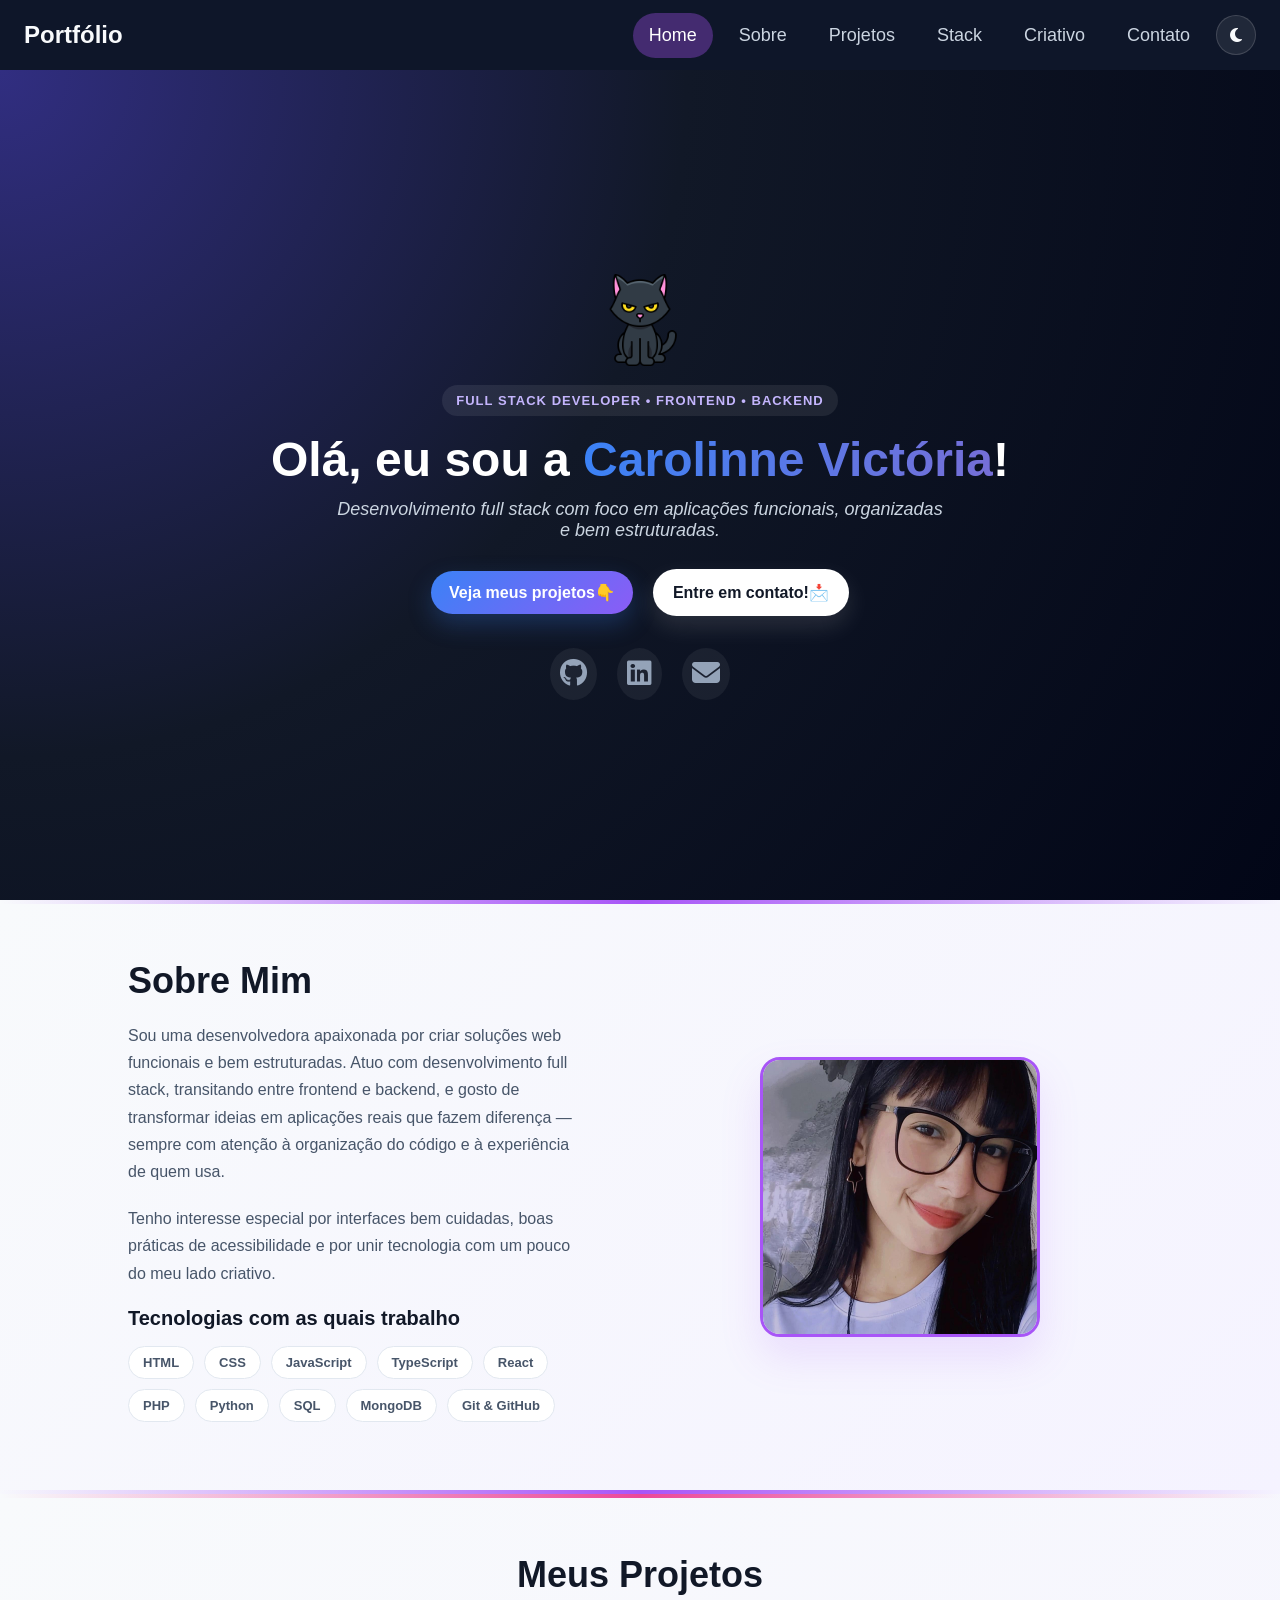
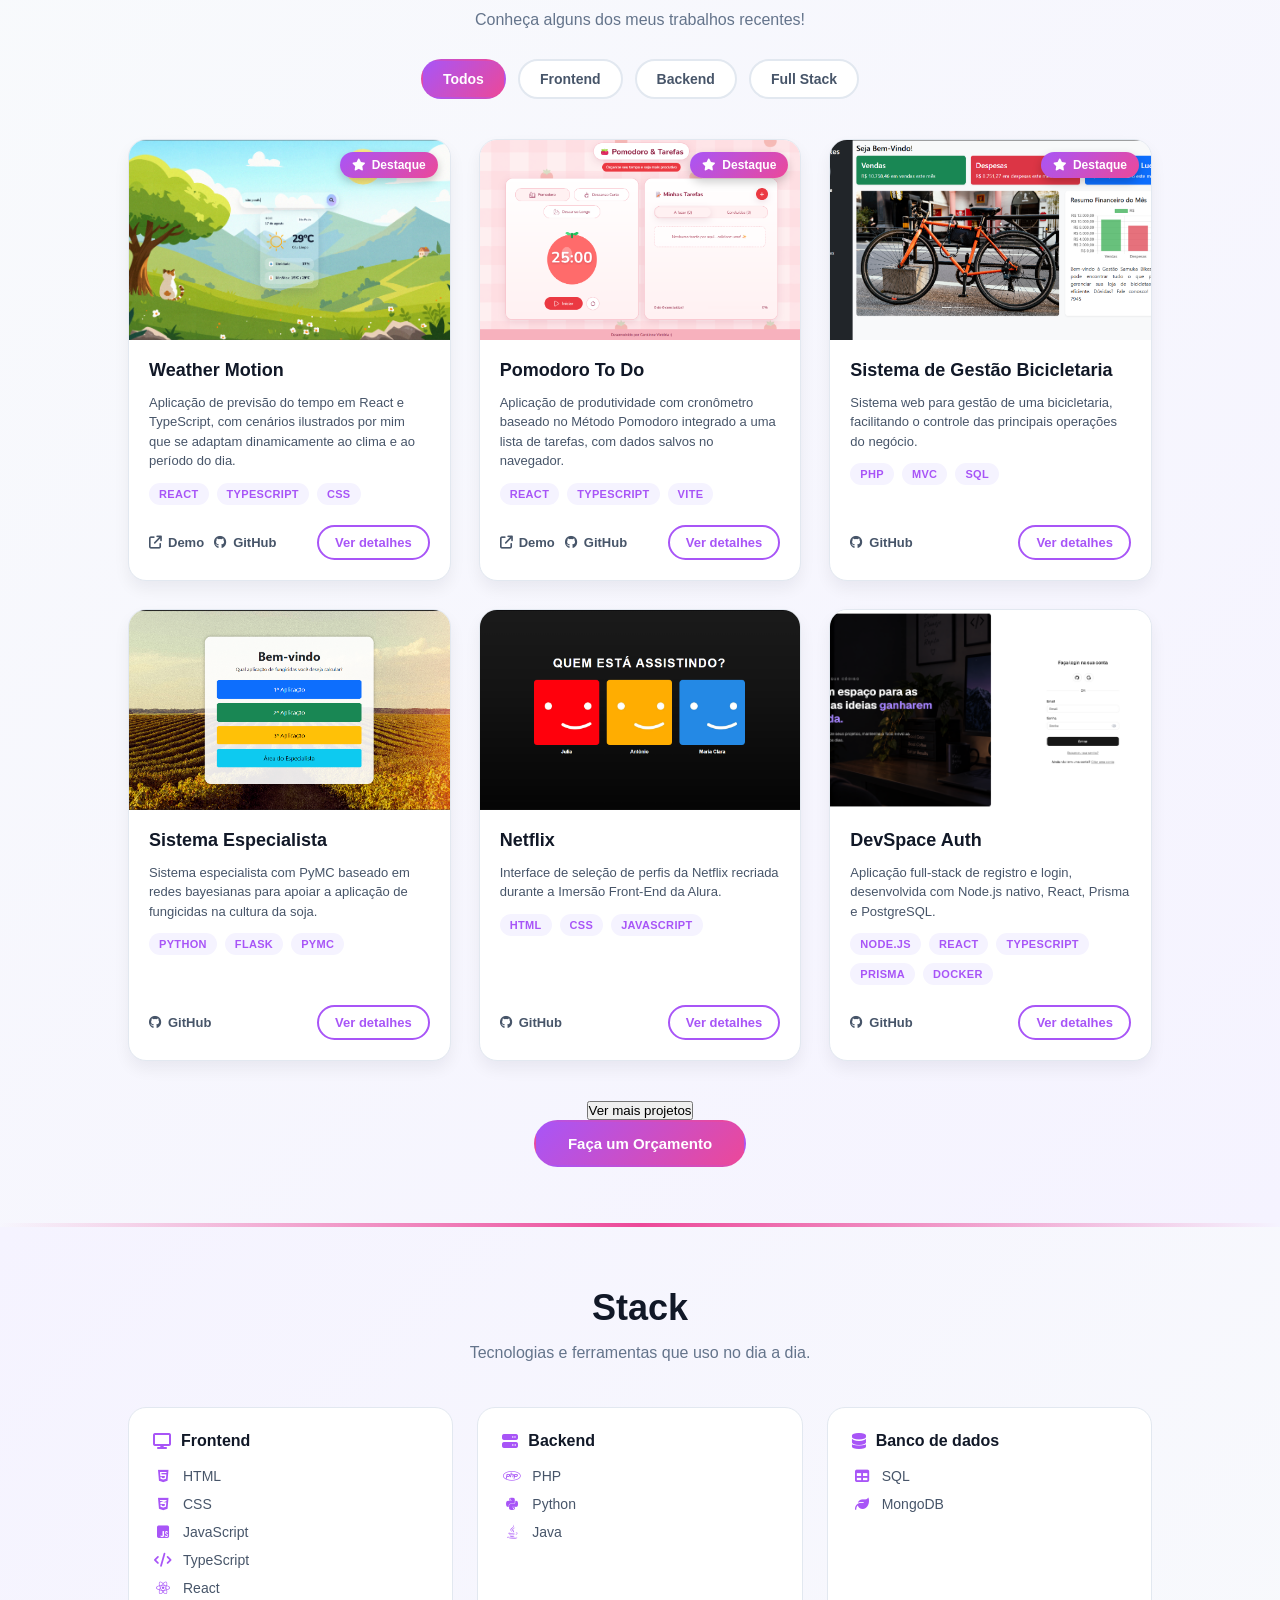
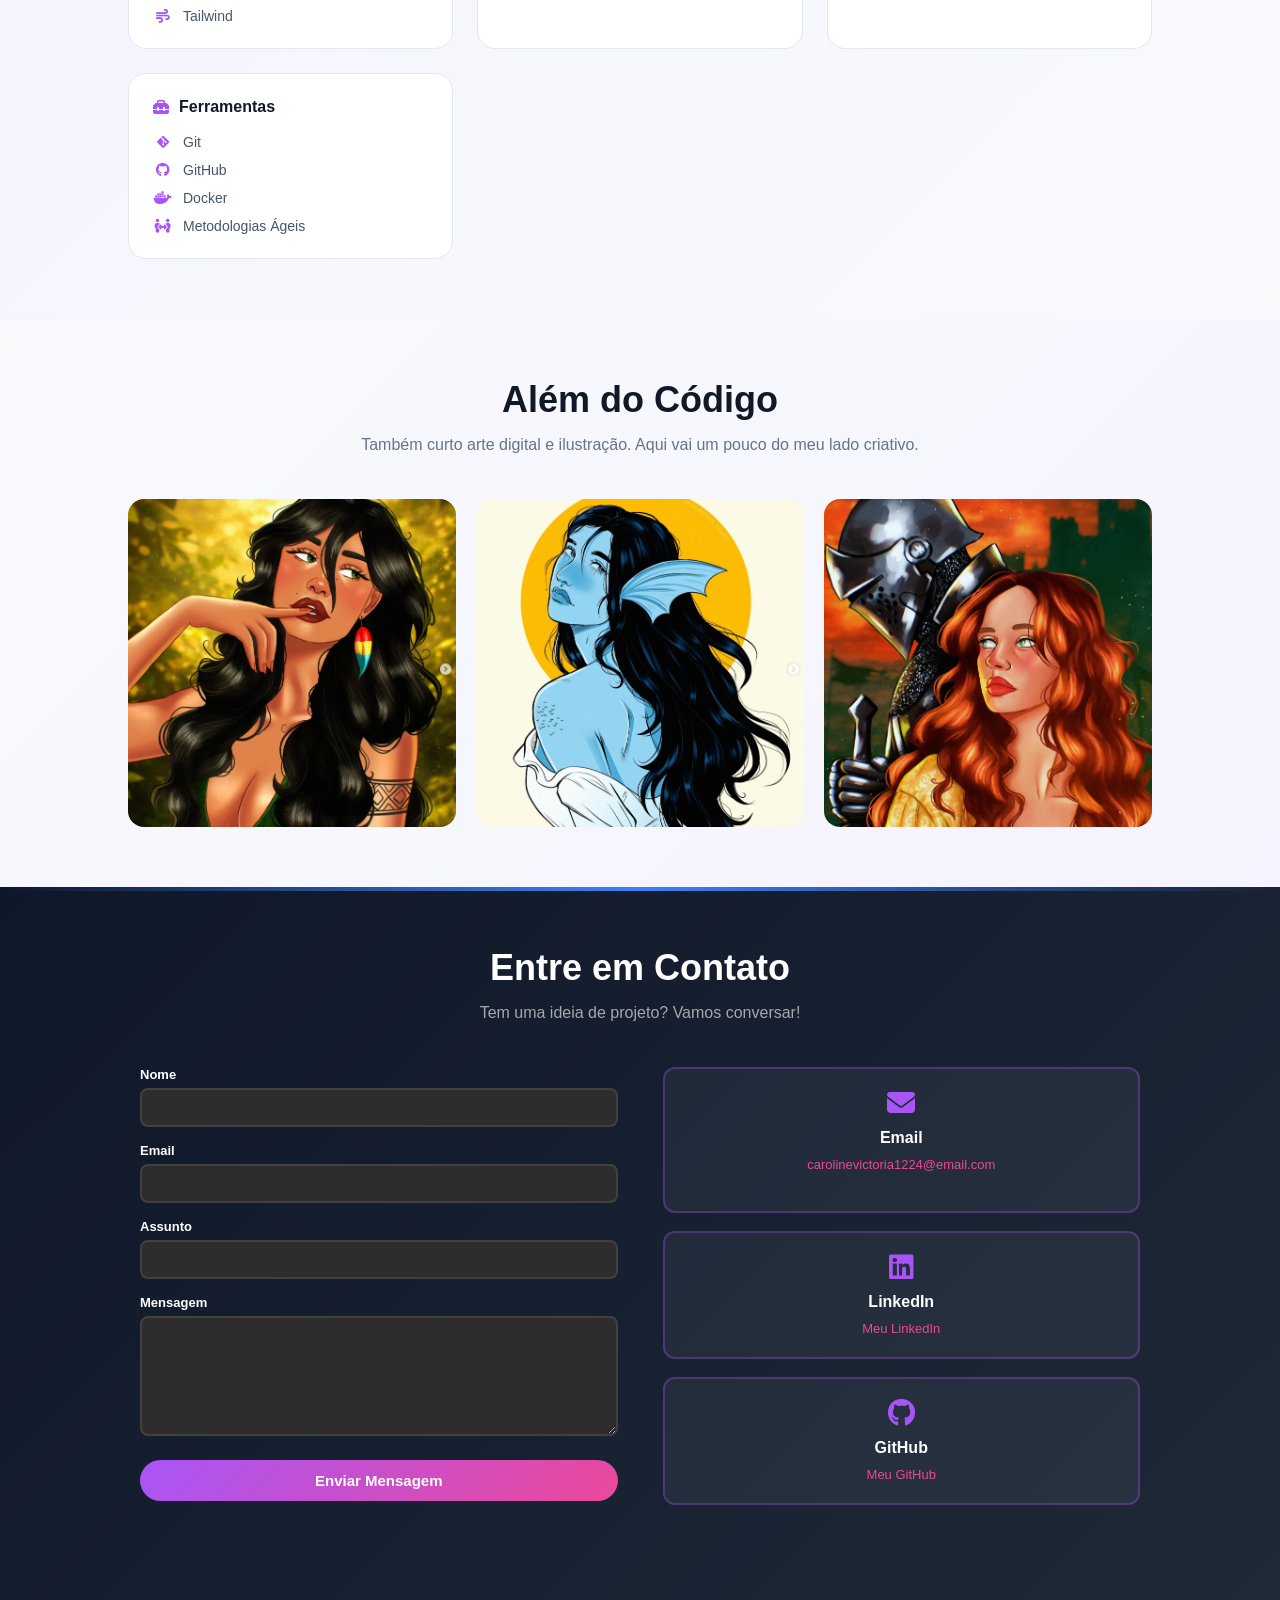
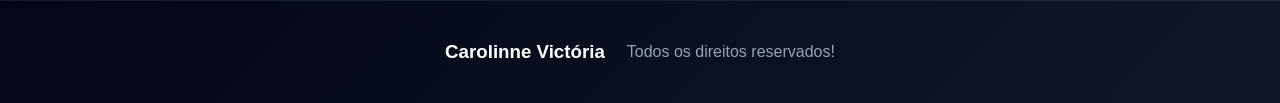
==== commit 823bedc4: "feat: add hidden button for loading more projects in the portfolio" ====
--- a/index.html
+++ b/index.html
@@ -160,6 +160,8 @@
 
             <div class="projects-grid" id="projects-grid"></div>
 
+            <button type="button" class="project-loadmore-btn" hidden>Ver mais projetos</button>
+
             <a href="#contact" class="cta-button">Faça um Orçamento</a>
         </section>
 
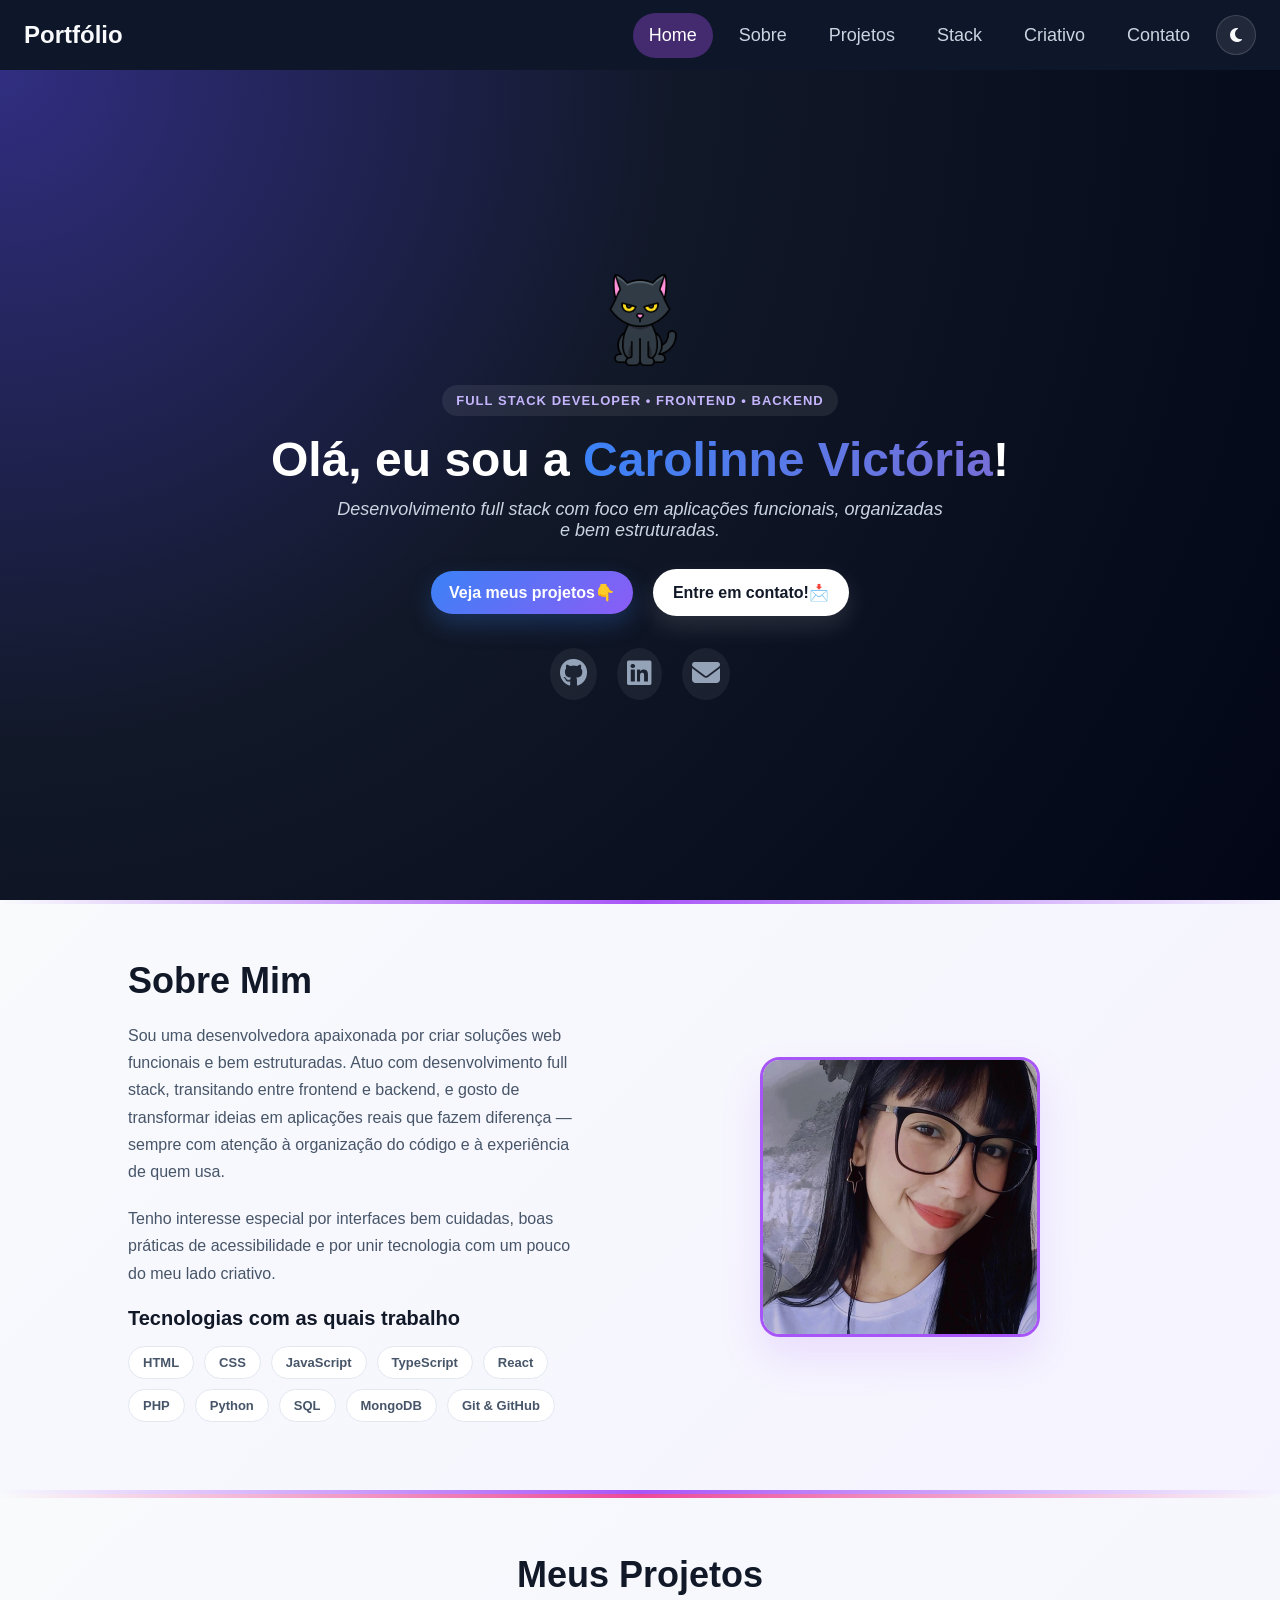
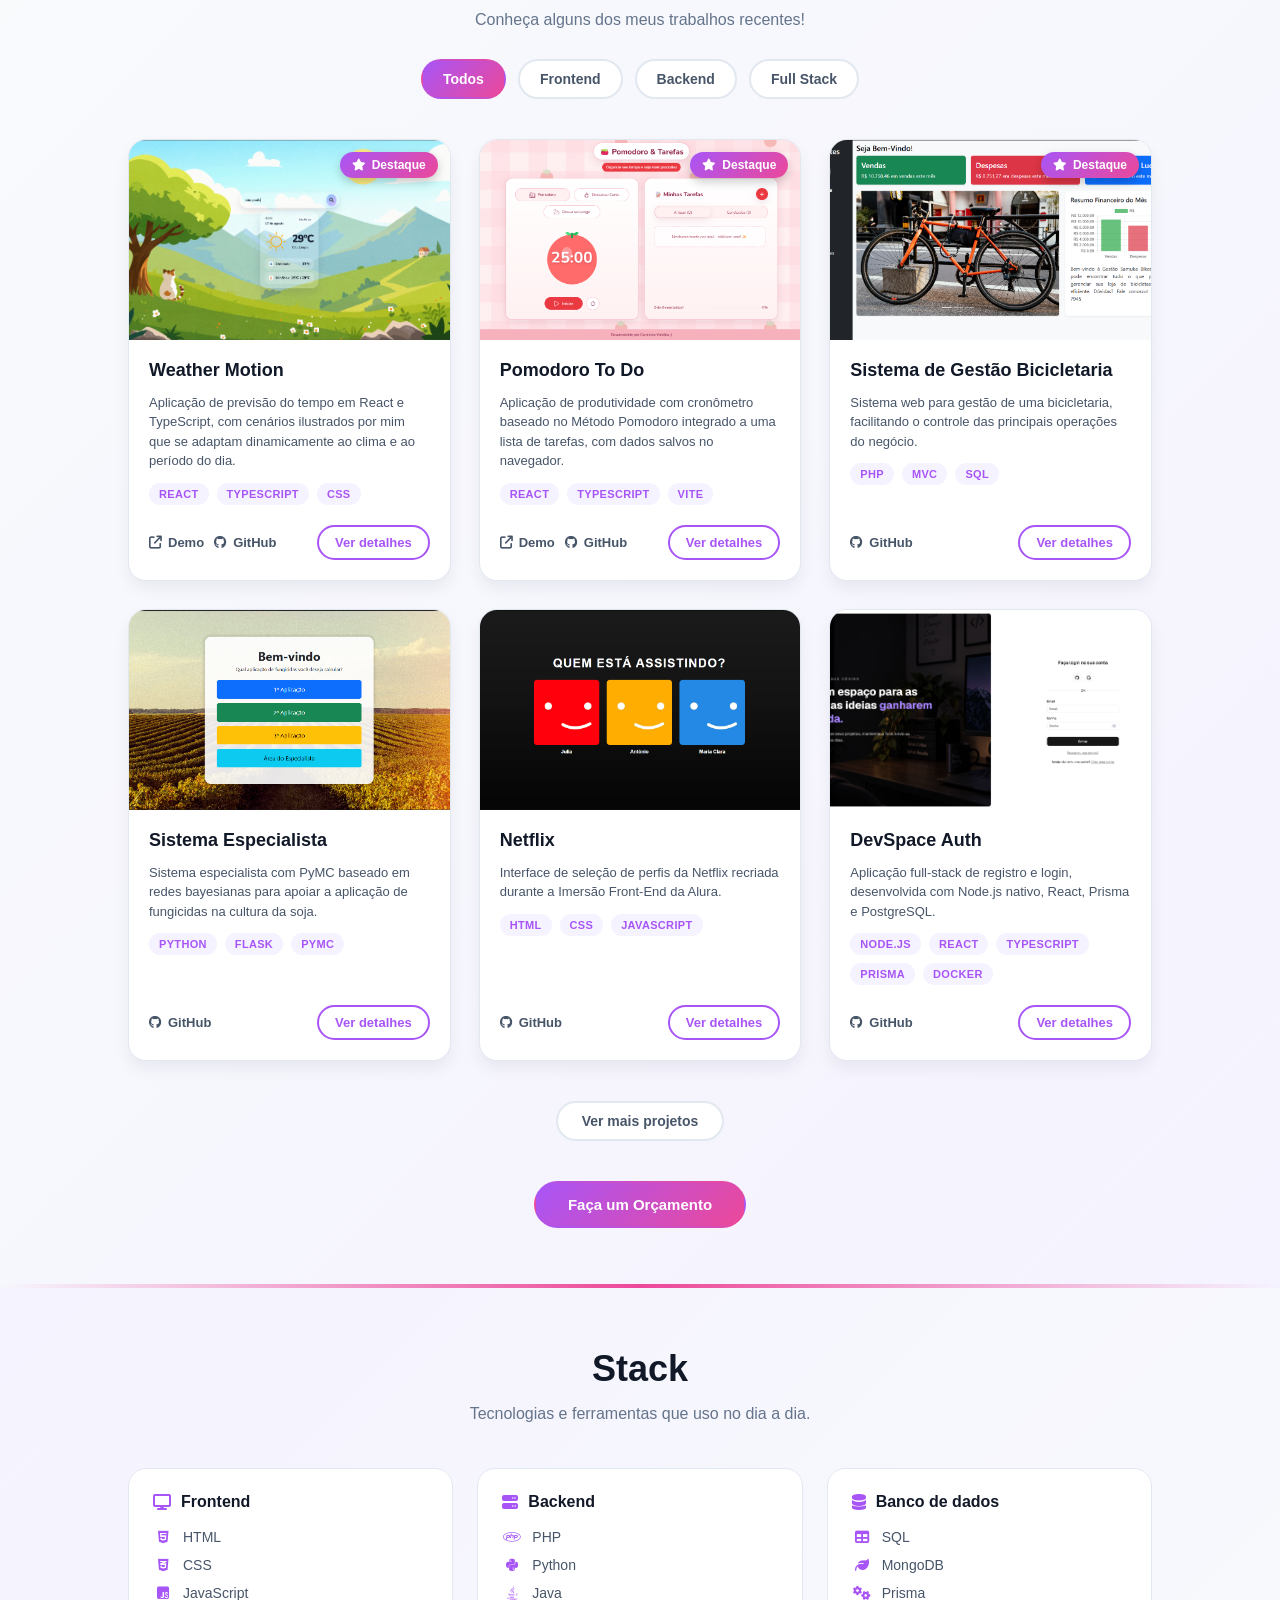
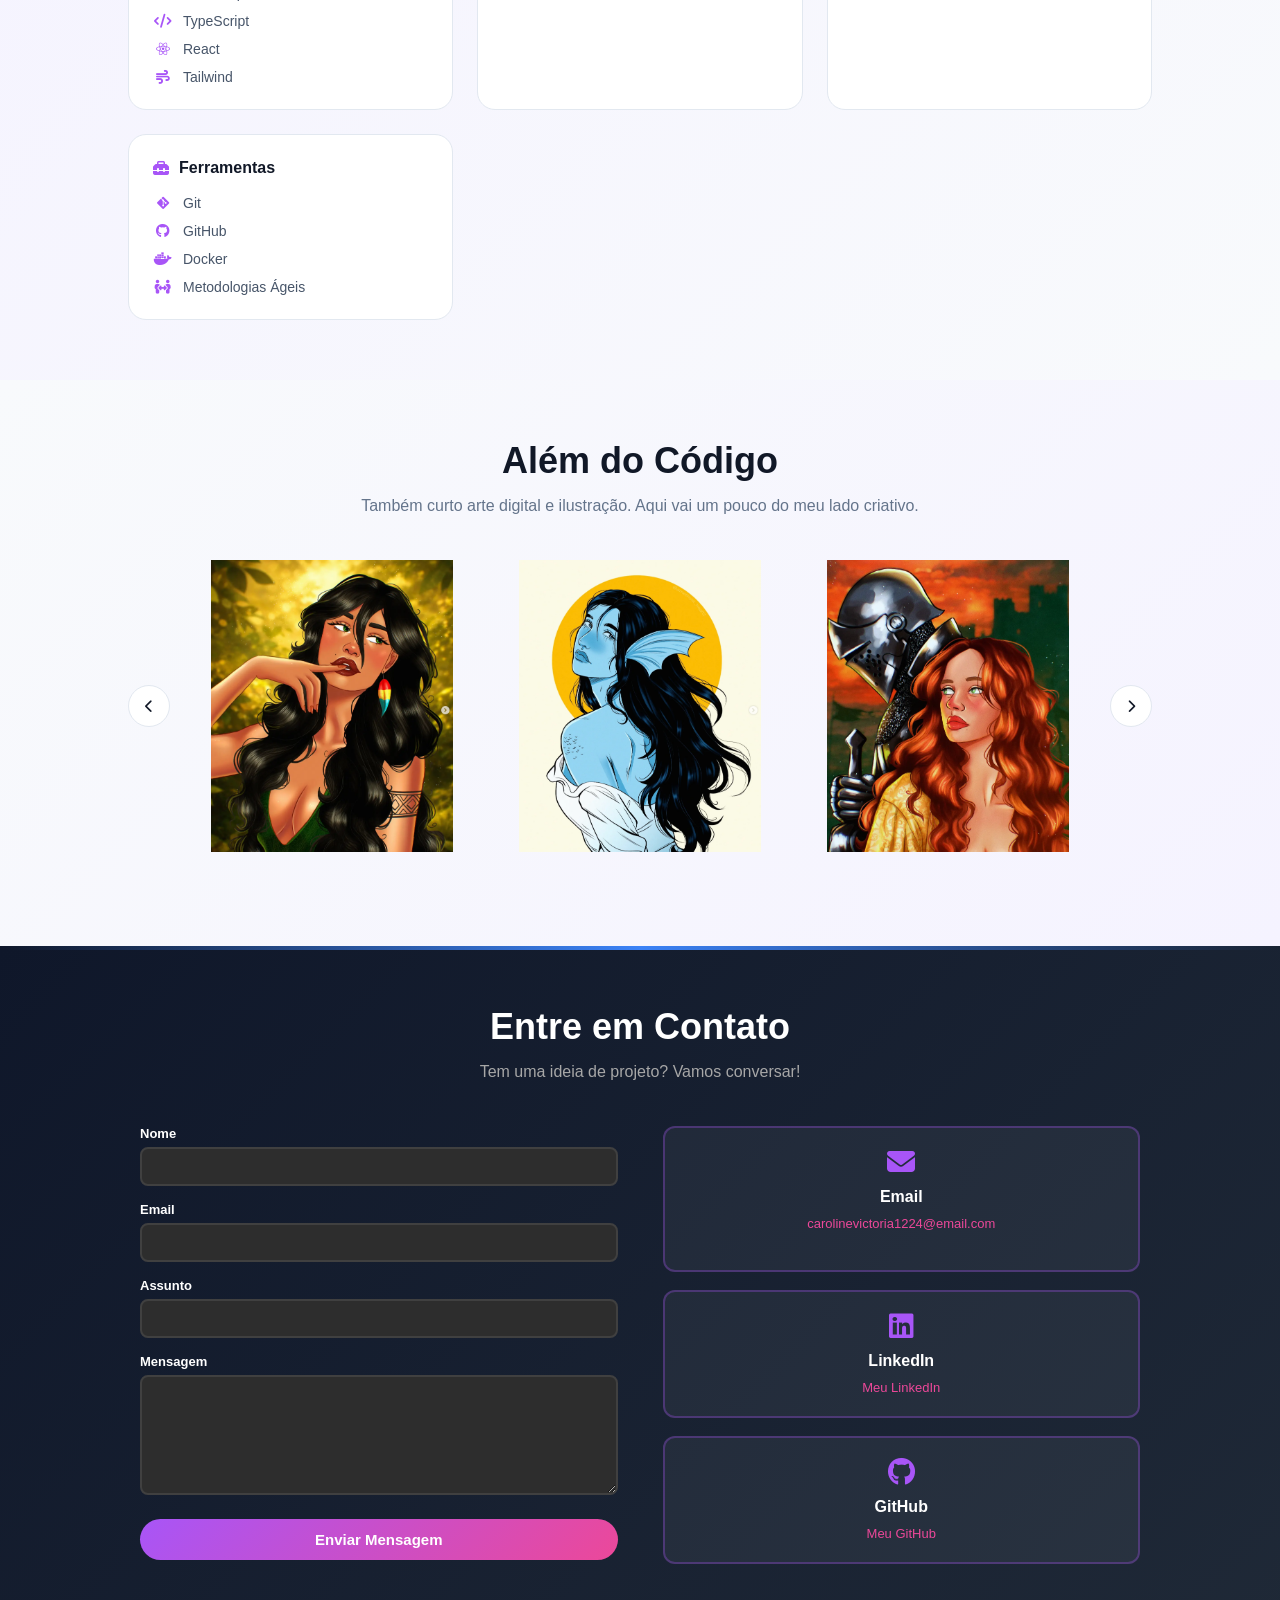
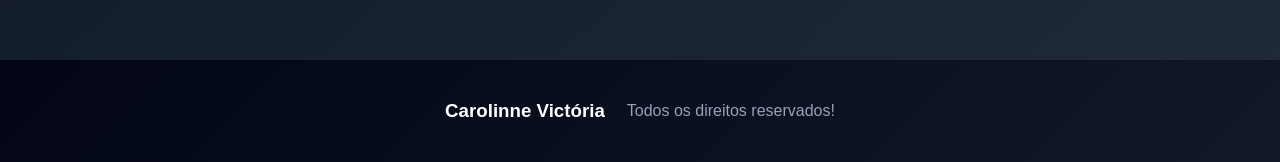
==== commit e25b997d: "feat: implement gallery carousel with navigation controls" ====
--- a/index.html
+++ b/index.html
@@ -182,7 +182,16 @@
                 <h2>Além do Código</h2>
                 <p>Também curto arte digital e ilustração. Aqui vai um pouco do meu lado criativo.</p>
             </div>
-            <div class="gallery-grid" id="gallery-grid"></div>
+            <div class="gallery-carousel" role="region" aria-label="Carrossel de artes">
+                <button type="button" class="gallery-control" id="gallery-previous" aria-label="Artes anteriores">
+                    <i class="fas fa-chevron-left" aria-hidden="true"></i>
+                </button>
+                <div class="gallery-grid" id="gallery-grid"></div>
+                <button type="button" class="gallery-control" id="gallery-next" aria-label="Próximas artes">
+                    <i class="fas fa-chevron-right" aria-hidden="true"></i>
+                </button>
+                <span class="gallery-status" id="gallery-status" aria-live="polite"></span>
+            </div>
         </section>
 
         <dialog id="gallery-lightbox" class="gallery-lightbox" aria-label="Visualização ampliada da ilustração"></dialog>
--- a/estilo.css
+++ b/estilo.css
@@ -553,6 +553,26 @@
     color: #fff;
 }
 
+.project-loadmore-btn{
+    cursor: pointer;
+    background: var(--surface);
+    border: 2px solid var(--surface-border);
+    color: var(--text-secondary);
+    padding: 10px 24px;
+    border-radius: 999px;
+    font-size: 14px;
+    font-weight: 600;
+    transition: all 0.3s ease;
+    margin-bottom: 40px;
+}
+
+.project-loadmore-btn:hover,
+.project-loadmore-btn:focus-visible{
+    border-color: var(--accent-purple);
+    color: var(--accent-purple);
+    transform: translateY(-2px);
+}
+
 .projects-grid{
     width: 100%;
     max-width: 1100px;
@@ -900,15 +920,30 @@
     background: linear-gradient(135deg, var(--content-bg) 0%, var(--content-bg-alt) 100%);
 }
 
-.gallery-grid{
+.gallery-carousel{
     display: grid;
-    grid-template-columns: repeat(auto-fit, minmax(220px, 1fr));
-    gap: 20px;
+    grid-template-columns: 42px minmax(0, 1fr) 42px;
+    align-items: center;
+    gap: 16px;
     max-width: 1100px;
     margin: 0 auto;
 }
 
+.gallery-grid{
+    display: flex;
+    overflow-x: auto;
+    scroll-snap-type: x mandatory;
+    scrollbar-width: none;
+    gap: 16px;
+    min-width: 0;
+}
+
+.gallery-grid::-webkit-scrollbar{
+    display: none;
+}
+
 .gallery-item{
+    flex: 0 0 calc((100% - 32px) / 3);
     border: none;
     padding: 0;
     background: none;
@@ -916,6 +951,7 @@
     border-radius: 16px;
     overflow: hidden;
     aspect-ratio: 1 / 1;
+    scroll-snap-align: start;
     transition: transform 0.3s ease, box-shadow 0.3s ease;
 }
 
@@ -928,8 +964,41 @@
 .gallery-item img{
     width: 100%;
     height: 100%;
-    object-fit: cover;
+    object-fit: contain;
     display: block;
+}
+
+.gallery-control{
+    display: flex;
+    align-items: center;
+    justify-content: center;
+    width: 42px;
+    height: 42px;
+    border: 1px solid var(--surface-border);
+    border-radius: 50%;
+    background: var(--surface);
+    color: var(--text-primary);
+    cursor: pointer;
+    transition: background 0.2s ease, color 0.2s ease, opacity 0.2s ease;
+}
+
+.gallery-control:not(:disabled):hover,
+.gallery-control:not(:disabled):focus-visible{
+    background: var(--accent-purple);
+    color: #fff;
+}
+
+.gallery-control:disabled{
+    cursor: not-allowed;
+    opacity: 0.45;
+}
+
+.gallery-status{
+    grid-column: 1 / -1;
+    color: var(--text-secondary);
+    text-align: center;
+    font-size: 14px;
+    min-height: 1.25em;
 }
 
 /* Lab */
@@ -1304,6 +1373,10 @@
 }
 
 @media (max-width: 768px){
+    .gallery-item{
+        flex-basis: 100%;
+    }
+
     .contact-container{
         grid-template-columns: 1fr;
         gap: 40px;
@@ -1591,6 +1664,25 @@
         padding: 35px 3%;
     }
 
+    .gallery-carousel{
+        grid-template-columns: 32px minmax(0, 1fr) 32px;
+        gap: 8px;
+    }
+
+    .gallery-grid{
+        gap: 8px;
+    }
+
+    .gallery-item{
+        flex-basis: 100%;
+    }
+
+    .gallery-control{
+        width: 32px;
+        height: 32px;
+        font-size: 12px;
+    }
+
     .projects-header h2,
     .section-header h2{
         font-size: 24px;
